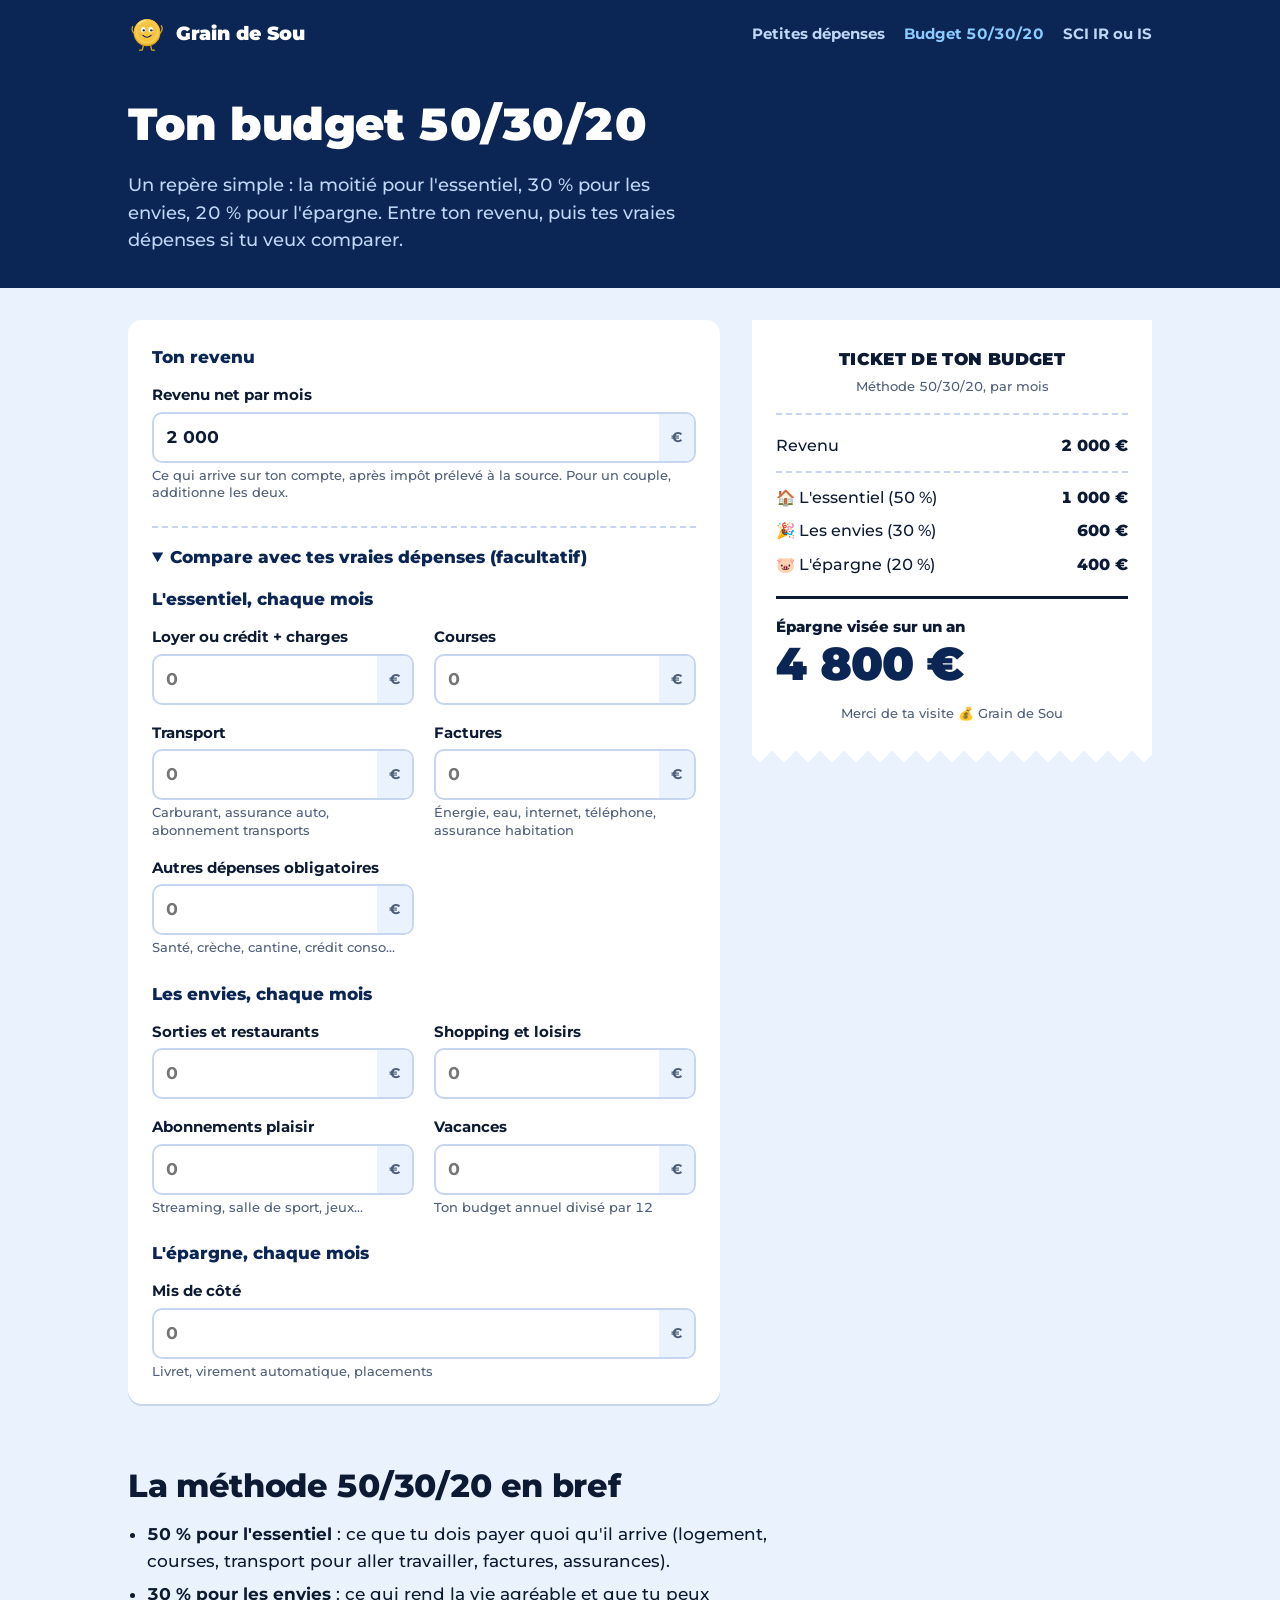
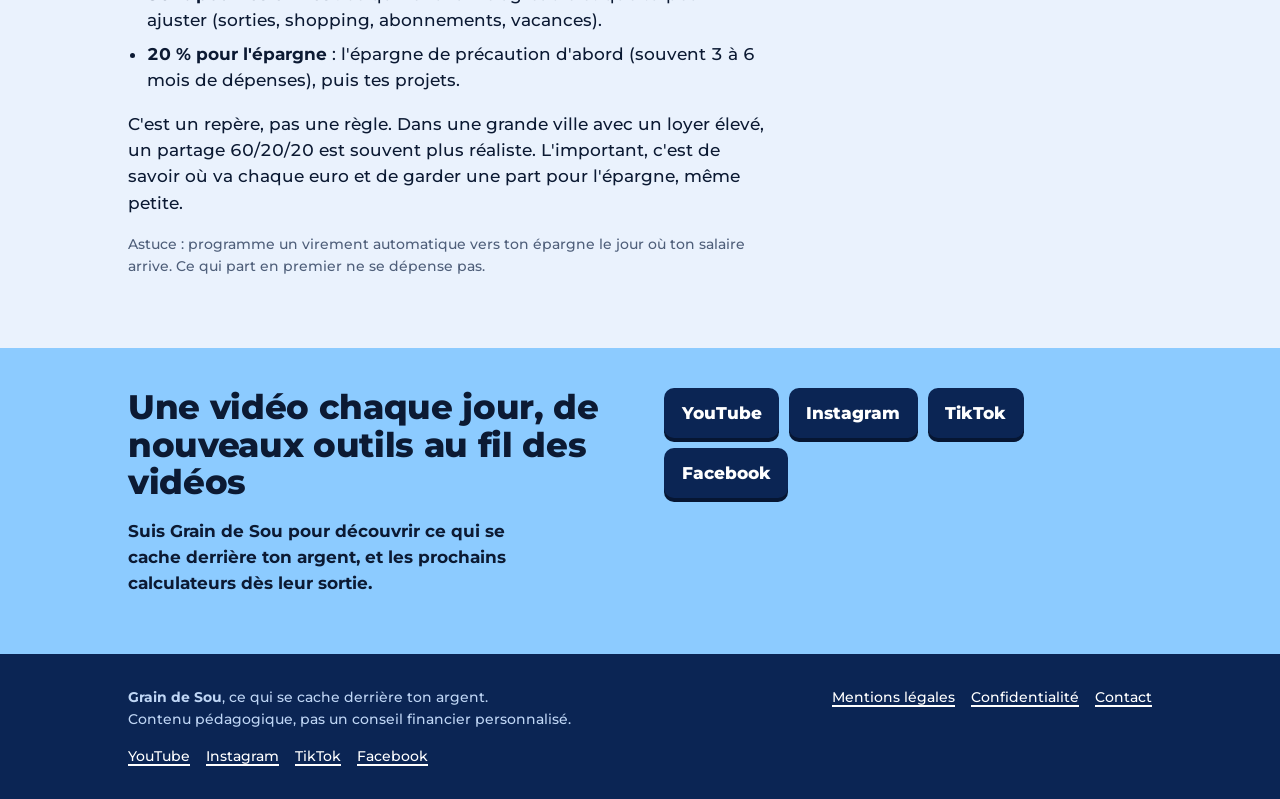
==== budget/index.html @ 4efa2959 "Site de Grain de Sou : 3 calculateurs, version anonyme, palette bleue Co-Authored-By: Claude Opus 5." ====
<!DOCTYPE html>
<html lang="fr">
<head>
<meta charset="utf-8">
<meta name="viewport" content="width=device-width, initial-scale=1">
<title>Ton budget 50/30/20 | Grain de Sou</title>
<meta name="description" content="Calcule ton budget avec la méthode 50/30/20 : la part de ton salaire pour l'essentiel, les envies et l'épargne, puis compare avec tes vraies dépenses.">
<link rel="canonical" href="https://graindesou.studiominute.fr/budget/">
<meta property="og:type" content="website">
<meta property="og:locale" content="fr_FR">
<meta property="og:site_name" content="Grain de Sou">
<meta property="og:title" content="Ton budget 50/30/20 | Grain de Sou">
<meta property="og:description" content="Calcule ton budget avec la méthode 50/30/20 : la part de ton salaire pour l'essentiel, les envies et l'épargne, puis compare avec tes vraies dépenses.">
<meta property="og:url" content="https://graindesou.studiominute.fr/budget/">
<meta name="theme-color" content="#0B3D2E">
<link rel="icon" href="../assets/sou.svg" type="image/svg+xml">
<link rel="preload" href="../assets/fonts/montserrat-latin-900-normal.woff2" as="font" type="font/woff2" crossorigin>
<link rel="stylesheet" href="../assets/style.css">
</head>
<body>
<header class="entete">
  <div class="cadre">
    <a class="marque" href="../"><img src="../assets/sou.svg" alt="" width="38" height="38">Grain de Sou</a>
    <nav class="nav" aria-label="Outils">
      <a href="../petites-depenses/">Petites dépenses</a>
      <a href="../budget/" aria-current="page">Budget 50/30/20</a>
      <a href="../sci-ir-ou-is/">SCI IR ou IS</a>
    </nav>
  </div>
</header>
<main>
<section class="outil-haut"><div class="cadre">
  <h1>Ton budget 50/30/20</h1>
  <p>Un repère simple : la moitié pour l'essentiel, 30 % pour les envies, 20 % pour l'épargne. Entre ton revenu, puis tes vraies dépenses si tu veux comparer.</p>
</div></section>
<div class="cadre atelier">
  <form class="saisie" id="form-budget">
    <fieldset>
      <legend>Ton revenu</legend>
      <div class="champs">
        <div class="champ"><label for="revenu">Revenu net par mois</label><div class="unite"><input id="revenu" inputmode="decimal" value="2 000"><span>€</span></div>
          <span class="aide">Ce qui arrive sur ton compte, après impôt prélevé à la source. Pour un couple, additionne les deux.</span></div>
      </div>
    </fieldset>
    <details class="plus" open>
      <summary>Compare avec tes vraies dépenses (facultatif)</summary>
      <fieldset>
        <legend>L'essentiel, chaque mois</legend>
        <div class="champs">
          <div class="champ"><label for="logement">Loyer ou crédit + charges</label><div class="unite"><input id="logement" inputmode="decimal" placeholder="0"><span>€</span></div></div>
          <div class="champ"><label for="courses">Courses</label><div class="unite"><input id="courses" inputmode="decimal" placeholder="0"><span>€</span></div></div>
          <div class="champ"><label for="transport">Transport</label><div class="unite"><input id="transport" inputmode="decimal" placeholder="0"><span>€</span></div><span class=aide>Carburant, assurance auto, abonnement transports</span></div>
          <div class="champ"><label for="factures">Factures</label><div class="unite"><input id="factures" inputmode="decimal" placeholder="0"><span>€</span></div><span class=aide>Énergie, eau, internet, téléphone, assurance habitation</span></div>
          <div class="champ"><label for="autres-besoins">Autres dépenses obligatoires</label><div class="unite"><input id="autres-besoins" inputmode="decimal" placeholder="0"><span>€</span></div><span class=aide>Santé, crèche, cantine, crédit conso…</span></div>
        </div>
      </fieldset>
      <fieldset>
        <legend>Les envies, chaque mois</legend>
        <div class="champs">
          <div class="champ"><label for="sorties">Sorties et restaurants</label><div class="unite"><input id="sorties" inputmode="decimal" placeholder="0"><span>€</span></div></div>
          <div class="champ"><label for="shopping">Shopping et loisirs</label><div class="unite"><input id="shopping" inputmode="decimal" placeholder="0"><span>€</span></div></div>
          <div class="champ"><label for="abonnements">Abonnements plaisir</label><div class="unite"><input id="abonnements" inputmode="decimal" placeholder="0"><span>€</span></div><span class=aide>Streaming, salle de sport, jeux…</span></div>
          <div class="champ"><label for="vacances">Vacances</label><div class="unite"><input id="vacances" inputmode="decimal" placeholder="0"><span>€</span></div><span class=aide>Ton budget annuel divisé par 12</span></div>
        </div>
      </fieldset>
      <fieldset>
        <legend>L'épargne, chaque mois</legend>
        <div class="champs"><div class="champ"><label for="epargne">Mis de côté</label><div class="unite"><input id="epargne" inputmode="decimal" placeholder="0"><span>€</span></div><span class=aide>Livret, virement automatique, placements</span></div></div>
      </fieldset>
    </details>
  </form>

  <aside class="ticket" aria-live="polite" aria-label="Résultat">
    <div class="ticket-tete"><strong>TICKET DE TON BUDGET</strong><span>Méthode 50/30/20, par mois</span></div>
    <div class="ligne"><span>Revenu</span><b id="t-revenu"></b></div>
    <div class="ligne sep"><span>🏠 L'essentiel (50 %)</span><b id="t-besoins"></b></div>
    <div class="ligne"><span>🎉 Les envies (30 %)</span><b id="t-envies"></b></div>
    <div class="ligne"><span>🐷 L'épargne (20 %)</span><b id="t-epargne"></b></div>
    <div class="total"><span class="etiquette">Épargne visée sur un an</span><span class="montant" id="t-epargne-an"></span></div>
    <div id="comparaison" hidden>
      <div class="barres" aria-label="Tes vraies dépenses comparées aux repères (trait noir)">
        <div class="barre"><div class="haut"><span>L'essentiel</span><span id="r-besoins"></span></div><div class="piste"><div class="rempli" id="b-besoins"></div><div class="repere"></div></div></div>
        <div class="barre"><div class="haut"><span>Les envies</span><span id="r-envies"></span></div><div class="piste"><div class="rempli or" id="b-envies"></div><div class="repere"></div></div></div>
        <div class="barre"><div class="haut"><span>L'épargne</span><span id="r-epargne"></span></div><div class="piste"><div class="rempli" id="b-epargne"></div><div class="repere"></div></div></div>
      </div>
      <p class="petit">Le trait noir marque le repère 50/30/20.</p>
      <div class="total"><span class="etiquette" id="t-reste-etiquette"></span><span class="montant" id="t-reste"></span></div>
      <ul class="phrase" id="conseils"></ul>
    </div>
    <p class="pied">Merci de ta visite 💰 Grain de Sou</p>
  </aside>
</div>
<section class="cadre explications"><div class="lecture">
  <h2>La méthode 50/30/20 en bref</h2>
  <ul>
    <li><strong>50 % pour l'essentiel</strong> : ce que tu dois payer quoi qu'il arrive (logement, courses, transport pour aller travailler, factures, assurances).</li>
    <li><strong>30 % pour les envies</strong> : ce qui rend la vie agréable et que tu peux ajuster (sorties, shopping, abonnements, vacances).</li>
    <li><strong>20 % pour l'épargne</strong> : l'épargne de précaution d'abord (souvent 3 à 6 mois de dépenses), puis tes projets.</li>
  </ul>
  <p>C'est un repère, pas une règle. Dans une grande ville avec un loyer élevé, un partage 60/20/20 est souvent plus réaliste. L'important, c'est de savoir où va chaque euro et de garder une part pour l'épargne, même petite.</p>
  <p class="petit">Astuce : programme un virement automatique vers ton épargne le jour où ton salaire arrive. Ce qui part en premier ne se dépense pas.</p>
</div></section>
<section class="inscription" aria-labelledby="titre-suivre">
  <div class="cadre">
    <div>
      <h2 id="titre-suivre">Une vidéo chaque jour, de nouveaux outils au fil des vidéos</h2>
      <p class="promesse">Suis Grain de Sou pour découvrir ce qui se cache derrière ton argent, et les prochains calculateurs dès leur sortie.</p>
    </div>
    <nav class="liens-reseaux" aria-label="Grain de Sou sur les réseaux"><a href="https://www.youtube.com/@graindesou" rel="noopener">YouTube</a><a href="https://www.instagram.com/graindesou" rel="noopener">Instagram</a><a href="https://www.tiktok.com/@graindesou" rel="noopener">TikTok</a><a href="https://www.facebook.com/profile.php?id=1434997603028314" rel="noopener">Facebook</a></nav>
  </div>
</section>
</main>
<footer class="pied-page">
  <div class="cadre">
    <div>
      <p><strong>Grain de Sou</strong>, ce qui se cache derrière ton argent.<br>Contenu pédagogique, pas un conseil financier personnalisé.</p>
      <nav aria-label="Réseaux"><a href="https://www.youtube.com/@graindesou" rel="noopener">YouTube</a> <a href="https://www.instagram.com/graindesou" rel="noopener">Instagram</a> <a href="https://www.tiktok.com/@graindesou" rel="noopener">TikTok</a> <a href="https://www.facebook.com/profile.php?id=1434997603028314" rel="noopener">Facebook</a></nav>
    </div>
    <nav aria-label="Informations">
      <a href="../mentions-legales/">Mentions légales</a>
      <a href="../confidentialite/">Confidentialité</a>
      <a href="mailto:graindesou@studiominute.fr">Contact</a>
    </nav>
  </div>
</footer>
<script src="../assets/commun.js"></script>
<script src="../assets/budget.js"></script>
</body>
</html>
---- assets/style.css ----
/* Grain de Sou – feuille de style commune */

@font-face { font-family: "Montserrat"; font-weight: 500; font-display: swap; src: url("fonts/montserrat-latin-500-normal.woff2") format("woff2"); }
@font-face { font-family: "Montserrat"; font-weight: 700; font-display: swap; src: url("fonts/montserrat-latin-700-normal.woff2") format("woff2"); }
@font-face { font-family: "Montserrat"; font-weight: 800; font-display: swap; src: url("fonts/montserrat-latin-800-normal.woff2") format("woff2"); }
@font-face { font-family: "Montserrat"; font-weight: 900; font-display: swap; src: url("fonts/montserrat-latin-900-normal.woff2") format("woff2"); }

:root {
  /* Palette « tout en bleus » (choix du 16/11/2026) ; les noms historiques sont gardés */
  --vert: #0B2554;          /* bleu marine : en-têtes, titres de chiffres */
  --vert-2: #173C80;        /* bleu roi */
  --or: #8CCBFF;            /* bleu ciel : accent, bande du bas */
  --or-fonce: #1F63D1;
  --sauge: #EAF2FD;         /* fond de page */
  --papier: #FFFFFF;        /* ticket */
  --encre: #0C1A33;
  --gris: #4F5F7A;
  --trait: #C6D6EE;
  --rouge: #B3361F;
  --vert-vif: #1F63D1;      /* montants positifs */
  --sur-fonce: #BFD6F5;
  --ombre-bouton: #061633;
  --rang-pair: #F4F8FE;
  --choix-actif: #DCEBFF;
  --avert-fond: #E3F1FF;
  --texte-bande: var(--encre);
  --mesure: 40rem;
  --rayon: 14px;
}

* { box-sizing: border-box; }
html { -webkit-text-size-adjust: 100%; }
body {
  margin: 0;
  font-family: "Montserrat", system-ui, sans-serif;
  font-weight: 500;
  font-size: 1.0625rem;
  line-height: 1.55;
  color: var(--encre);
  background: var(--sauge);
  font-variant-numeric: tabular-nums;
}
img, svg { display: block; max-width: 100%; }
a { color: var(--vert); text-decoration-thickness: 2px; text-underline-offset: 3px; }
a:hover { color: var(--vert-2); }
:focus-visible { outline: 3px solid var(--or); outline-offset: 3px; border-radius: 4px; }

h1, h2, h3 { line-height: 1.12; margin: 0 0 .5em; letter-spacing: -0.01em; }
h1 { font-weight: 900; font-size: clamp(2rem, 7vw, 3.4rem); }
h2 { font-weight: 800; font-size: clamp(1.45rem, 4.2vw, 2rem); }
h3 { font-weight: 800; font-size: 1.15rem; }
p { margin: 0 0 1em; }
.petit { font-size: .9rem; color: var(--gris); }

.cadre { width: min(100% - 2.5rem, 64rem); margin-inline: auto; }
.lecture { max-width: var(--mesure); }

/* ---------- En-tête ---------- */
.entete { background: var(--vert); color: #fff; }
.entete .cadre { display: flex; align-items: center; justify-content: space-between; gap: 1rem; padding: .9rem 0; }
.marque { display: flex; align-items: center; gap: .6rem; color: #fff; text-decoration: none; font-weight: 900; font-size: 1.2rem; }
.marque:hover { color: var(--or); }
.marque svg { width: 38px; height: 38px; }
.nav { display: flex; gap: 1.2rem; flex-wrap: wrap; }
.nav a { color: var(--sur-fonce); text-decoration: none; font-weight: 700; font-size: .95rem; }
.nav a:hover, .nav a[aria-current="page"] { color: var(--or); }
@media (max-width: 640px) { .nav { display: none; } }

/* ---------- Accueil ---------- */
.accueil-haut { background: var(--vert); color: #fff; padding: 2.5rem 0 4.5rem; overflow: hidden; }
.accueil-haut .cadre { display: grid; grid-template-columns: 1.4fr 1fr; align-items: center; gap: 2rem; }
.accueil-haut h1 { color: #fff; max-width: 14ch; }
.accueil-haut h1 span { color: var(--or); display: block; }
.accueil-haut p { color: var(--sur-fonce); font-size: 1.15rem; max-width: 34ch; }
.sou-geant { width: min(100%, 300px); justify-self: center; transform: rotate(-8deg); }
@media (prefers-reduced-motion: no-preference) {
  .sou-geant { animation: rebond 3.2s ease-in-out infinite; }
  @keyframes rebond { 0%,100% { transform: rotate(-8deg) translateY(0); } 50% { transform: rotate(-4deg) translateY(-10px); } }
}
@media (max-width: 700px) {
  .accueil-haut .cadre { grid-template-columns: 1fr; }
  .sou-geant { width: 150px; order: -1; justify-self: start; }
}

.outils { margin-top: -2.5rem; display: grid; gap: 1rem; }
.outil-ligne {
  display: grid; grid-template-columns: 1fr auto; gap: 1rem 2rem; align-items: center;
  background: var(--papier); border-radius: var(--rayon); padding: 1.4rem 1.6rem;
  text-decoration: none; color: var(--encre); border: 2px solid transparent;
  box-shadow: 0 2px 0 var(--trait);
}
.outil-ligne:hover { border-color: var(--or); color: var(--encre); }
.outil-ligne h2 { font-size: 1.35rem; margin-bottom: .25rem; }
.outil-ligne p { margin: 0; color: var(--gris); }
.outil-ligne .apercu {
  font-weight: 800; background: var(--sauge); border-radius: 10px; padding: .7rem 1rem; text-align: right; min-width: 13rem; line-height: 1.3;
}
.apercu small { display: block; font-weight: 600; color: var(--gris); font-size: .8rem; }
.apercu b { font-size: 1.3rem; font-weight: 900; color: var(--vert); }
.outil-ligne .ouvrir { grid-column: 1 / -1; font-weight: 800; color: var(--vert); }
@media (max-width: 640px) { .outil-ligne { grid-template-columns: 1fr; } .outil-ligne .apercu { text-align: left; min-width: 0; } }

/* ---------- Pages outil ---------- */
.outil-haut { background: var(--vert); color: #fff; padding: 2rem 0 2.2rem; }
.outil-haut h1 { color: #fff; font-size: clamp(1.8rem, 6vw, 2.8rem); max-width: 20ch; }
.outil-haut p { color: var(--sur-fonce); max-width: 46ch; margin: 0; font-size: 1.1rem; }

.atelier { display: grid; grid-template-columns: minmax(0, 1fr) minmax(0, 25rem); gap: 2rem; align-items: start; padding: 2rem 0 1rem; }
@media (max-width: 860px) { .atelier { grid-template-columns: 1fr; } }

.saisie { background: #fff; border-radius: var(--rayon); padding: 1.5rem; box-shadow: 0 2px 0 var(--trait); }
.saisie fieldset { border: 0; padding: 0; margin: 0 0 1.5rem; }
.saisie fieldset:last-child { margin-bottom: 0; }
.saisie legend { font-weight: 800; font-size: 1.05rem; padding: 0; margin-bottom: .8rem; color: var(--vert); }
.champs { display: grid; grid-template-columns: repeat(auto-fit, minmax(13rem, 1fr)); gap: 1rem 1.2rem; }
.champ label, .champ .titre { display: block; font-weight: 700; font-size: .95rem; margin-bottom: .3rem; }
.champ .aide { display: block; font-size: .82rem; color: var(--gris); margin-top: .25rem; line-height: 1.35; }
.unite { display: flex; align-items: stretch; border: 2px solid var(--trait); border-radius: 10px; background: #fff; overflow: hidden; }
.unite:focus-within { border-color: var(--vert); }
.unite input, .unite select { flex: 1; min-width: 0; border: 0; padding: .65rem .75rem; font: inherit; font-weight: 700; color: var(--encre); background: transparent; }
.unite input:focus, .unite select:focus { outline: none; }
.unite span { display: grid; place-items: center; padding: 0 .75rem; background: var(--sauge); color: var(--gris); font-weight: 700; font-size: .9rem; }
select.seul, input.seul { width: 100%; border: 2px solid var(--trait); border-radius: 10px; padding: .65rem .75rem; font: inherit; font-weight: 700; color: var(--encre); background: #fff; }
select.seul:focus, input.seul:focus { outline: none; border-color: var(--vert); }

.raccourcis { display: flex; flex-wrap: wrap; gap: .5rem; margin-bottom: 1.2rem; }
.raccourcis button {
  font: inherit; font-size: .9rem; font-weight: 700; border: 2px solid var(--trait); background: var(--sauge);
  color: var(--encre); border-radius: 999px; padding: .4rem .85rem; cursor: pointer;
}
.raccourcis button:hover { border-color: var(--or); }
.raccourcis button[aria-pressed="true"] { background: var(--or); border-color: var(--or); }

.choix { display: flex; flex-wrap: wrap; gap: .5rem; }
.choix label { display: inline-flex; align-items: center; gap: .4rem; border: 2px solid var(--trait); border-radius: 10px; padding: .45rem .75rem; font-weight: 700; font-size: .92rem; cursor: pointer; }
.choix input { accent-color: var(--vert); }
.choix label:has(input:checked) { border-color: var(--vert); background: var(--choix-actif); }
.case { display: flex; gap: .6rem; align-items: flex-start; font-weight: 700; font-size: .95rem; cursor: pointer; }
.case input { margin-top: .25rem; accent-color: var(--vert); width: 1.1rem; height: 1.1rem; flex: none; }

details.plus { border-top: 2px dashed var(--trait); padding-top: 1rem; }
details.plus summary { cursor: pointer; font-weight: 800; color: var(--vert); }
details.plus[open] summary { margin-bottom: 1rem; }

/* ---------- Le ticket (résultat) ---------- */
.ticket {
  position: sticky; top: 1rem;
  background: var(--papier); color: var(--encre);
  padding: 1.6rem 1.5rem 2.4rem;
  --dent: 12px;
  -webkit-mask: conic-gradient(from -45deg at bottom, #0000, #000 1deg 89deg, #0000 90deg) bottom / calc(2 * var(--dent)) var(--dent) repeat-x, linear-gradient(#000 0 0) top / 100% calc(100% - var(--dent)) no-repeat;
          mask: conic-gradient(from -45deg at bottom, #0000, #000 1deg 89deg, #0000 90deg) bottom / calc(2 * var(--dent)) var(--dent) repeat-x, linear-gradient(#000 0 0) top / 100% calc(100% - var(--dent)) no-repeat;
  filter: drop-shadow(0 3px 0 rgba(0,0,0,.10));
}
@media (max-width: 860px) { .ticket { position: static; } }
.ticket-tete { text-align: center; border-bottom: 2px dashed var(--trait); padding-bottom: .9rem; margin-bottom: .9rem; }
.ticket-tete strong { display: block; font-weight: 900; font-size: 1.05rem; letter-spacing: .02em; }
.ticket-tete span { font-size: .82rem; color: var(--gris); }
.ligne { display: flex; justify-content: space-between; gap: 1rem; padding: .3rem 0; font-size: .97rem; }
.ligne b { font-weight: 800; white-space: nowrap; }
.ligne.sep { border-top: 2px dashed var(--trait); margin-top: .5rem; padding-top: .8rem; }
.total { border-top: 3px solid var(--encre); margin-top: .9rem; padding-top: .9rem; }
.total .etiquette { font-weight: 800; font-size: .95rem; }
.total .montant { display: block; font-weight: 900; font-size: clamp(2.2rem, 8vw, 2.9rem); line-height: 1.05; color: var(--vert); letter-spacing: -0.02em; }
.total .montant.rouge { color: var(--rouge); }
.ticket .phrase { margin: 1rem 0 0; font-weight: 700; font-size: .98rem; }
.ticket .pied { margin: 1rem 0 0; font-size: .8rem; color: var(--gris); text-align: center; }
.positif { color: var(--vert-vif); }
.negatif { color: var(--rouge); }

/* Barres (budget, SCI) */
.barres { display: grid; gap: .8rem; margin-top: 1rem; }
.barre .haut { display: flex; justify-content: space-between; font-weight: 700; font-size: .9rem; margin-bottom: .25rem; }
.barre .piste { height: 14px; background: var(--sauge); border-radius: 99px; position: relative; overflow: hidden; }
.barre .rempli { height: 100%; border-radius: 99px; background: var(--vert); transition: width .35s ease; }
.barre .rempli.or { background: var(--or); }
.barre .rempli.rouge { background: var(--rouge); }
.barre .repere { position: absolute; top: -3px; bottom: -3px; width: 3px; background: var(--encre); }
@media (prefers-reduced-motion: reduce) { .barre .rempli { transition: none; } }

/* ---------- Explications ---------- */
.explications { padding: 1.5rem 0 1rem; }
.explications h2 { margin-top: 1.5rem; }
.explications ul { padding-left: 1.2rem; }
.explications li { margin-bottom: .45rem; }
.tableau-defile { overflow-x: auto; background: #fff; border-radius: var(--rayon); box-shadow: 0 2px 0 var(--trait); }
table { border-collapse: collapse; width: 100%; font-size: .9rem; }
th, td { padding: .55rem .75rem; text-align: right; white-space: nowrap; border-bottom: 1px solid var(--sauge); }
th:first-child, td:first-child { text-align: left; }
thead th { background: var(--vert); color: #fff; font-weight: 700; white-space: normal; vertical-align: bottom; line-height: 1.25; min-width: 7rem; }
thead th:first-child { min-width: 0; }
tbody tr:nth-child(even) { background: var(--rang-pair); }
tfoot td { font-weight: 900; border-top: 2px solid var(--encre); }

.avertissement { background: var(--avert-fond); border-left: 5px solid var(--or); padding: 1rem 1.2rem; border-radius: 0 10px 10px 0; font-size: .95rem; }
.avertissement p:last-child { margin-bottom: 0; }

/* ---------- Inscription ---------- */
.inscription { background: var(--or); color: var(--texte-bande); padding: 2.5rem 0; margin-top: 2.5rem; }
.inscription .cadre { display: grid; grid-template-columns: 1fr 1fr; gap: 1.5rem 3rem; align-items: start; }
@media (max-width: 760px) { .inscription .cadre { grid-template-columns: 1fr; } }
.inscription h2 { font-size: clamp(1.5rem, 5vw, 2.1rem); }
.inscription .promesse { font-weight: 600; max-width: 36ch; }
.form-inscription { display: grid; gap: .8rem; }
.form-inscription .rangee { display: flex; gap: .5rem; flex-wrap: wrap; }
.form-inscription input[type="email"] { flex: 1 1 14rem; min-width: 0; border: 3px solid var(--encre); border-radius: 10px; padding: .75rem .9rem; font: inherit; font-weight: 700; background: #fff; }
.form-inscription input[type="email"]:focus { outline: 3px solid var(--vert); outline-offset: 2px; }
.bouton {
  font: inherit; font-weight: 900; background: var(--vert); color: #fff; border: 0; border-radius: 10px;
  padding: .85rem 1.3rem; cursor: pointer; box-shadow: 0 4px 0 var(--ombre-bouton);
}
.bouton:hover { background: var(--vert-2); }
.bouton:active { transform: translateY(2px); box-shadow: 0 2px 0 var(--ombre-bouton); }
.bouton[disabled] { opacity: .6; cursor: wait; }
.form-inscription .case { font-weight: 600; font-size: .88rem; }
.form-inscription .case input { accent-color: var(--vert); }
.message-form { font-weight: 800; min-height: 1.5em; margin: 0; }
.message-form.erreur { color: var(--rouge); }
.cache-robot { position: absolute; left: -9999px; width: 1px; height: 1px; overflow: hidden; }

/* ---------- Pied de page ---------- */
.pied-page { background: var(--vert); color: var(--sur-fonce); padding: 2rem 0; font-size: .9rem; }
.pied-page .cadre { display: flex; flex-wrap: wrap; justify-content: space-between; gap: 1rem; }
.pied-page a { color: #fff; }
.pied-page nav { display: flex; flex-wrap: wrap; gap: 1rem; }

/* ---------- Pages de texte ---------- */
.texte { background: #fff; border-radius: var(--rayon); padding: 2rem 1.6rem; margin: 2rem auto; box-shadow: 0 2px 0 var(--trait); }
.texte h1 { font-size: clamp(1.8rem, 5vw, 2.4rem); }
.texte h2 { font-size: 1.3rem; margin-top: 1.8rem; }
.a-completer { background: #FFE58F; padding: 0 .3em; border-radius: 4px; font-weight: 700; }

.visually-hidden { position: absolute !important; width: 1px; height: 1px; overflow: hidden; clip: rect(0 0 0 0); white-space: nowrap; }

/* Résumé collant sur téléphone : le résultat reste visible pendant la saisie */
.resume-mobile { display: none; }
@media (max-width: 860px) {
  .resume-mobile {
    display: flex; position: fixed; left: .75rem; right: .75rem; bottom: .75rem; z-index: 10;
    align-items: center; justify-content: space-between; gap: .8rem;
    background: var(--vert); color: #fff; border-radius: 12px; padding: .7rem 1rem;
    text-decoration: none; font-weight: 700; font-size: .92rem; box-shadow: 0 6px 18px rgba(11,61,46,.35);
  }
  .resume-mobile b { color: var(--or); font-weight: 900; font-size: 1.1rem; white-space: nowrap; }
  .resume-mobile[hidden] { display: none; }
}
@media (max-width: 860px) { body:has(.ticket) { padding-bottom: 4.5rem; } }

/* Bande « Suis Grain de Sou » (tant que l'inscription est fermée) */
.liens-reseaux { display: flex; flex-wrap: wrap; gap: .6rem; }
.liens-reseaux a { font-weight: 800; text-decoration: none; background: var(--vert); color: #fff; border-radius: 10px; padding: .75rem 1.1rem; box-shadow: 0 4px 0 var(--ombre-bouton); }
.liens-reseaux a:hover { background: var(--vert-2); color: #fff; }
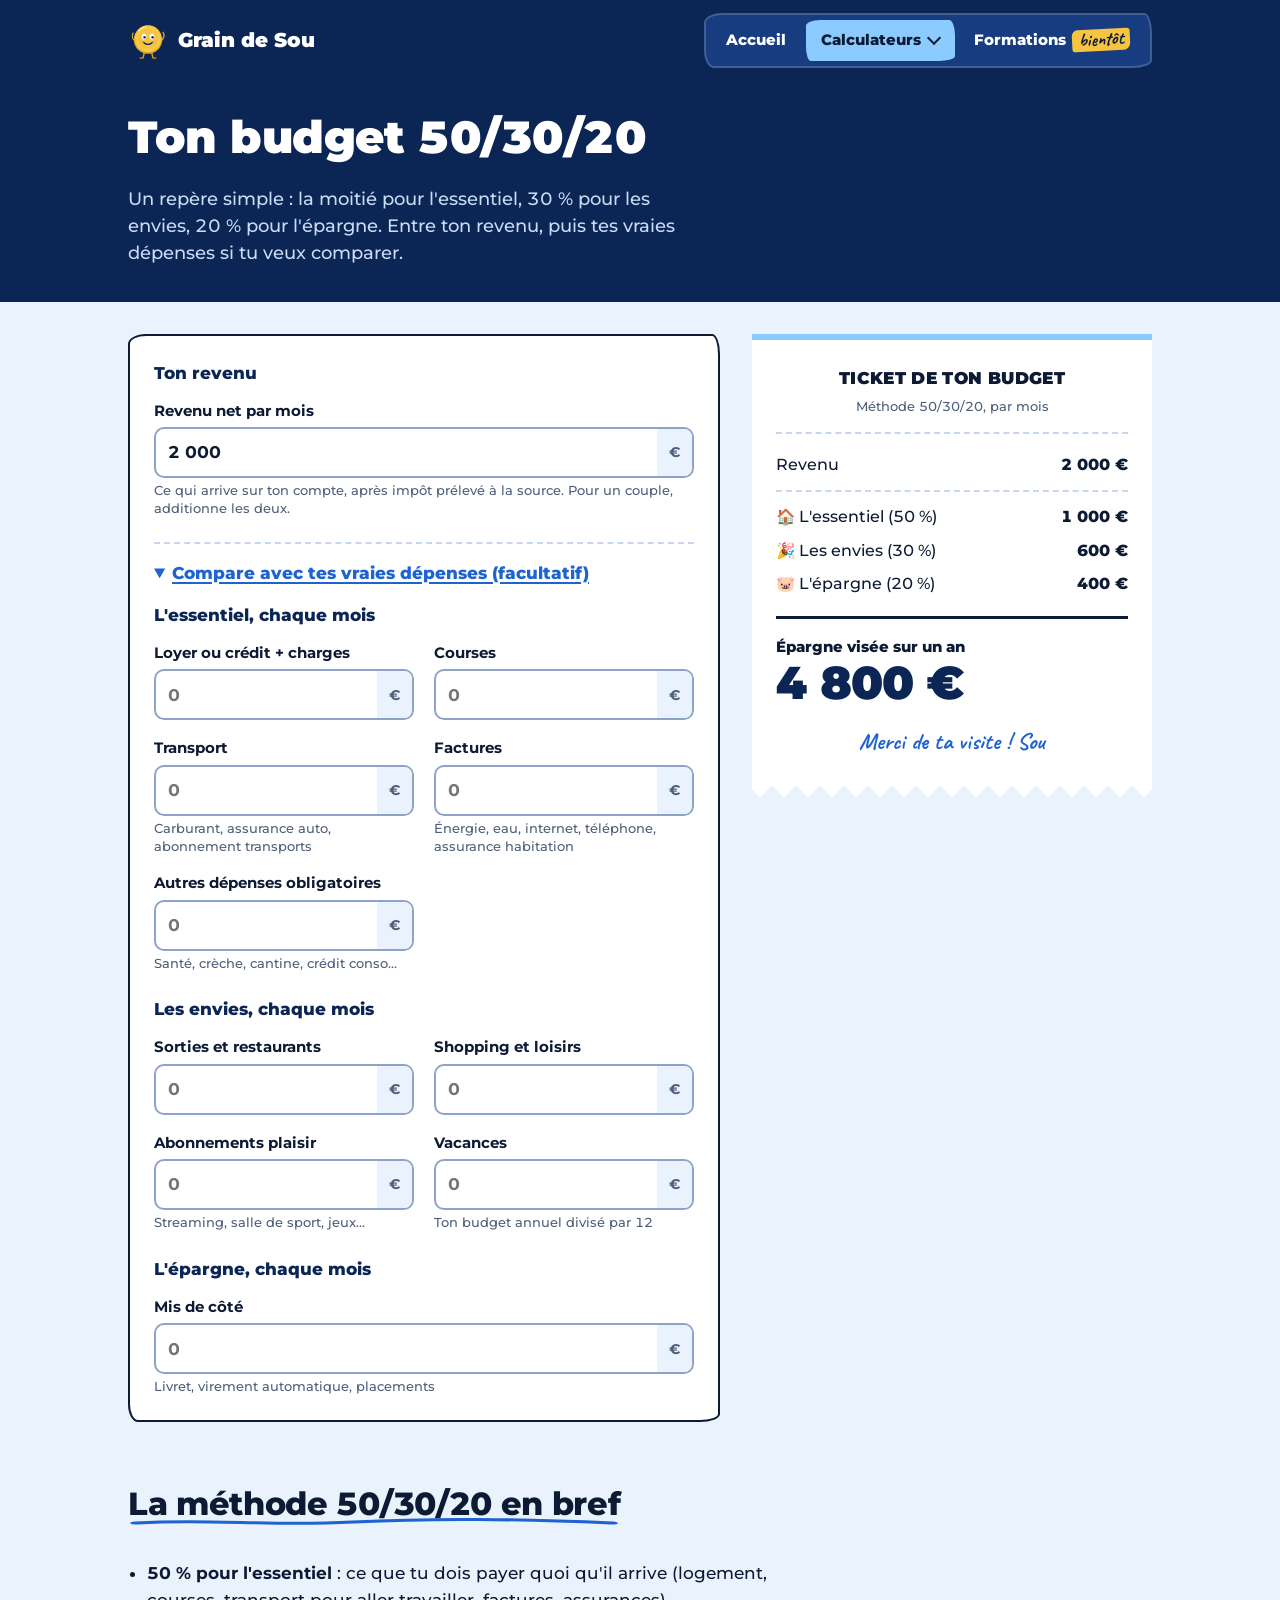
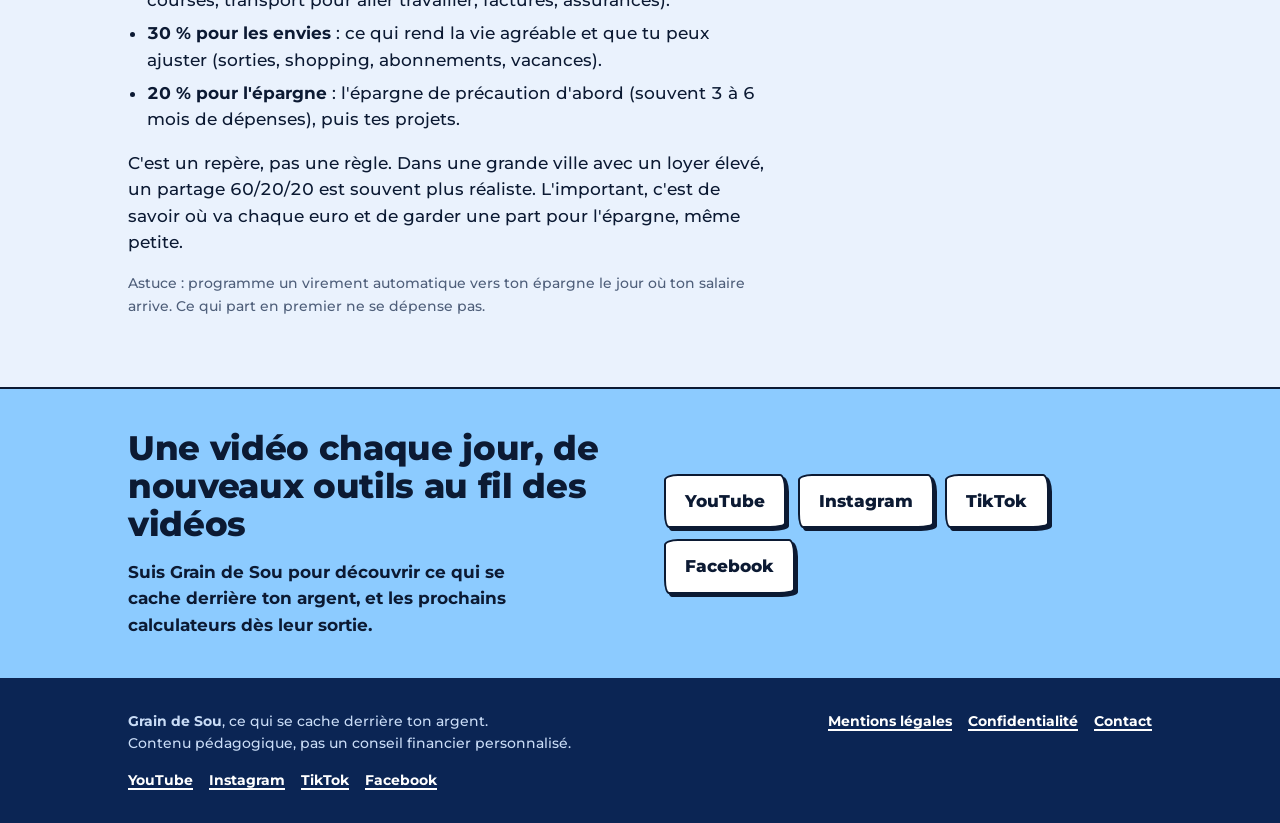
==== commit 3d153e66: "Menu encadré (Accueil, Calculateurs en liste déroulante, Formations), style fait main, boutons visib" ====
--- a/budget/index.html
+++ b/budget/index.html
@@ -12,19 +12,28 @@
 <meta property="og:title" content="Ton budget 50/30/20 | Grain de Sou">
 <meta property="og:description" content="Calcule ton budget avec la méthode 50/30/20 : la part de ton salaire pour l'essentiel, les envies et l'épargne, puis compare avec tes vraies dépenses.">
 <meta property="og:url" content="https://graindesou.studiominute.fr/budget/">
-<meta name="theme-color" content="#0B3D2E">
+<meta name="theme-color" content="#0B2554">
 <link rel="icon" href="../assets/sou.svg" type="image/svg+xml">
 <link rel="preload" href="../assets/fonts/montserrat-latin-900-normal.woff2" as="font" type="font/woff2" crossorigin>
+<link rel="preload" href="../assets/fonts/caveat-latin-700-normal.woff2" as="font" type="font/woff2" crossorigin>
 <link rel="stylesheet" href="../assets/style.css">
 </head>
 <body>
 <header class="entete">
-  <div class="cadre">
-    <a class="marque" href="../"><img src="../assets/sou.svg" alt="" width="38" height="38">Grain de Sou</a>
-    <nav class="nav" aria-label="Outils">
-      <a href="../petites-depenses/">Petites dépenses</a>
-      <a href="../budget/" aria-current="page">Budget 50/30/20</a>
-      <a href="../sci-ir-ou-is/">SCI IR ou IS</a>
+  <div class="cadre barre">
+    <a class="marque" href="../"><img src="../assets/sou.svg" alt="" width="40" height="40">Grain de Sou</a>
+    <button class="menu-bouton" type="button" aria-expanded="false" aria-controls="menu">Menu</button>
+    <nav class="menu" id="menu" aria-label="Menu principal">
+      <a class="onglet" href="../">Accueil</a>
+      <details class="deroulant">
+        <summary class="onglet actif">Calculateurs</summary>
+        <ul>
+          <li><a href="../petites-depenses/"><strong>Petites dépenses</strong><span>Le vrai prix d'une dépense qui revient</span></a></li>
+          <li><a href="../budget/" aria-current="page"><strong>Budget 50/30/20</strong><span>La part de ton salaire pour chaque poste</span></a></li>
+          <li><a href="../sci-ir-ou-is/"><strong>SCI à l'IR ou à l'IS</strong><span>Les impôts des deux options, revente comprise</span></a></li>
+        </ul>
+      </details>
+      <a class="onglet" href="../formations/">Formations <span class="badge">bientôt</span></a>
     </nav>
   </div>
 </header>
@@ -87,7 +96,7 @@
       <div class="total"><span class="etiquette" id="t-reste-etiquette"></span><span class="montant" id="t-reste"></span></div>
       <ul class="phrase" id="conseils"></ul>
     </div>
-    <p class="pied">Merci de ta visite 💰 Grain de Sou</p>
+    <p class="pied main">Merci de ta visite ! Sou</p>
   </aside>
 </div>
 <section class="cadre explications"><div class="lecture">
@@ -106,7 +115,7 @@
       <h2 id="titre-suivre">Une vidéo chaque jour, de nouveaux outils au fil des vidéos</h2>
       <p class="promesse">Suis Grain de Sou pour découvrir ce qui se cache derrière ton argent, et les prochains calculateurs dès leur sortie.</p>
     </div>
-    <nav class="liens-reseaux" aria-label="Grain de Sou sur les réseaux"><a href="https://www.youtube.com/@graindesou" rel="noopener">YouTube</a><a href="https://www.instagram.com/graindesou" rel="noopener">Instagram</a><a href="https://www.tiktok.com/@graindesou" rel="noopener">TikTok</a><a href="https://www.facebook.com/profile.php?id=1434997603028314" rel="noopener">Facebook</a></nav>
+    <nav class="liens-reseaux" aria-label="Grain de Sou sur les réseaux"><a class="bouton secondaire" href="https://www.youtube.com/@graindesou" rel="noopener">YouTube</a><a class="bouton secondaire" href="https://www.instagram.com/graindesou" rel="noopener">Instagram</a><a class="bouton secondaire" href="https://www.tiktok.com/@graindesou" rel="noopener">TikTok</a><a class="bouton secondaire" href="https://www.facebook.com/profile.php?id=1434997603028314" rel="noopener">Facebook</a></nav>
   </div>
 </section>
 </main>
--- a/assets/style.css
+++ b/assets/style.css
@@ -1,31 +1,36 @@
-/* Grain de Sou – feuille de style commune */
+/* Grain de Sou – feuille de style commune (palette « tout en bleus », style « fait main ») */
 
 @font-face { font-family: "Montserrat"; font-weight: 500; font-display: swap; src: url("fonts/montserrat-latin-500-normal.woff2") format("woff2"); }
 @font-face { font-family: "Montserrat"; font-weight: 700; font-display: swap; src: url("fonts/montserrat-latin-700-normal.woff2") format("woff2"); }
 @font-face { font-family: "Montserrat"; font-weight: 800; font-display: swap; src: url("fonts/montserrat-latin-800-normal.woff2") format("woff2"); }
 @font-face { font-family: "Montserrat"; font-weight: 900; font-display: swap; src: url("fonts/montserrat-latin-900-normal.woff2") format("woff2"); }
+@font-face { font-family: "Caveat"; font-weight: 700; font-display: swap; src: url("fonts/caveat-latin-700-normal.woff2") format("woff2"); }
 
 :root {
-  /* Palette « tout en bleus » (choix du 16/11/2026) ; les noms historiques sont gardés */
-  --vert: #0B2554;          /* bleu marine : en-têtes, titres de chiffres */
-  --vert-2: #173C80;        /* bleu roi */
+  /* Les noms historiques (vert, or, sauge) sont gardés : seules les valeurs ont changé le 16/11/2026 */
+  --vert: #0B2554;          /* bleu marine : en-têtes, grands chiffres */
+  --vert-2: #173C80;        /* bleu roi foncé : cadre du menu */
   --or: #8CCBFF;            /* bleu ciel : accent, bande du bas */
-  --or-fonce: #1F63D1;
+  --or-fonce: #1F63D1;      /* bleu vif : boutons */
   --sauge: #EAF2FD;         /* fond de page */
-  --papier: #FFFFFF;        /* ticket */
+  --papier: #FFFFFF;
   --encre: #0C1A33;
   --gris: #4F5F7A;
   --trait: #C6D6EE;
+  --champ: #8DA3C7;         /* contour des champs à remplir */
   --rouge: #B3361F;
-  --vert-vif: #1F63D1;      /* montants positifs */
-  --sur-fonce: #BFD6F5;
-  --ombre-bouton: #061633;
+  --vert-vif: #1F63D1;
+  --piece: #F5C542;         /* or de la pièce Sou, pour les petites touches */
+  --sur-fonce: #C9DCF6;
   --rang-pair: #F4F8FE;
   --choix-actif: #DCEBFF;
   --avert-fond: #E3F1FF;
   --texte-bande: var(--encre);
+  /* Coins irréguliers, comme tracés à la main */
+  --main-levee: 18px 8px 20px 10px / 10px 20px 8px 18px;
+  --main-levee-bouton: 14px 6px 16px 5px / 6px 15px 5px 14px;
   --mesure: 40rem;
-  --rayon: 14px;
+  --main: "Caveat", "Comic Sans MS", cursive;
 }
 
 * { box-sizing: border-box; }
@@ -39,11 +44,14 @@
   color: var(--encre);
   background: var(--sauge);
   font-variant-numeric: tabular-nums;
+  -webkit-font-smoothing: antialiased;
+  -moz-osx-font-smoothing: grayscale;
+  text-rendering: optimizeLegibility;
 }
 img, svg { display: block; max-width: 100%; }
-a { color: var(--vert); text-decoration-thickness: 2px; text-underline-offset: 3px; }
-a:hover { color: var(--vert-2); }
-:focus-visible { outline: 3px solid var(--or); outline-offset: 3px; border-radius: 4px; }
+a { color: var(--or-fonce); text-decoration-thickness: 2px; text-underline-offset: 3px; font-weight: 700; }
+a:hover { color: var(--vert); }
+:focus-visible { outline: 3px solid var(--piece); outline-offset: 3px; border-radius: 6px; }
 
 h1, h2, h3 { line-height: 1.12; margin: 0 0 .5em; letter-spacing: -0.01em; }
 h1 { font-weight: 900; font-size: clamp(2rem, 7vw, 3.4rem); }
@@ -55,91 +63,157 @@
 .cadre { width: min(100% - 2.5rem, 64rem); margin-inline: auto; }
 .lecture { max-width: var(--mesure); }
 
-/* ---------- En-tête ---------- */
-.entete { background: var(--vert); color: #fff; }
-.entete .cadre { display: flex; align-items: center; justify-content: space-between; gap: 1rem; padding: .9rem 0; }
-.marque { display: flex; align-items: center; gap: .6rem; color: #fff; text-decoration: none; font-weight: 900; font-size: 1.2rem; }
+/* Écriture manuscrite, pour les petites notes */
+.note-main { font-family: var(--main); font-weight: 700; font-size: 1.75rem; line-height: 1; color: var(--or); margin: 0; transform: rotate(-4deg); }
+.note-main.clair { display: inline-block; margin-bottom: .6rem; }
+
+/* ---------- Boutons ---------- */
+.bouton {
+  display: inline-block; font: inherit; font-weight: 800; text-decoration: none; cursor: pointer;
+  background: var(--or-fonce); color: #fff; border: 2.5px solid var(--encre);
+  border-radius: var(--main-levee-bouton); padding: .75rem 1.2rem;
+  box-shadow: 3px 3px 0 var(--encre); transition: transform .12s ease, box-shadow .12s ease;
+}
+.bouton:hover { color: #fff; transform: translate(-1px, -1px); box-shadow: 4px 4px 0 var(--encre); }
+.bouton:active { transform: translate(2px, 2px); box-shadow: 1px 1px 0 var(--encre); }
+.bouton.secondaire { background: #fff; color: var(--encre); }
+.bouton[disabled] { opacity: .6; cursor: wait; }
+.petit-bouton { padding: .55rem 1rem; font-size: .95rem; }
+
+/* ---------- En-tête et menu ---------- */
+.entete { background: var(--vert); color: #fff; position: relative; z-index: 20; }
+.barre { display: flex; align-items: center; justify-content: space-between; gap: 1rem; padding: .8rem 0; }
+.marque { display: flex; align-items: center; gap: .6rem; color: #fff; text-decoration: none; font-weight: 900; font-size: 1.25rem; }
 .marque:hover { color: var(--or); }
-.marque svg { width: 38px; height: 38px; }
-.nav { display: flex; gap: 1.2rem; flex-wrap: wrap; }
-.nav a { color: var(--sur-fonce); text-decoration: none; font-weight: 700; font-size: .95rem; }
-.nav a:hover, .nav a[aria-current="page"] { color: var(--or); }
-@media (max-width: 640px) { .nav { display: none; } }
+.marque img { width: 40px; height: 40px; }
+
+.menu {
+  display: flex; align-items: center; gap: .25rem;
+  background: var(--vert-2); border: 2px solid rgba(255,255,255,.18);
+  border-radius: var(--main-levee); padding: .3rem;
+}
+.onglet {
+  display: inline-flex; align-items: center; gap: .4rem; cursor: pointer; list-style: none;
+  color: #fff; text-decoration: none; font-weight: 800; font-size: .95rem;
+  padding: .55rem .95rem; border-radius: var(--main-levee-bouton);
+}
+.onglet::-webkit-details-marker { display: none; }
+.onglet:hover { background: rgba(255,255,255,.14); color: #fff; }
+.onglet[aria-current="page"], .onglet.actif { background: var(--or); color: var(--encre); }
+summary.onglet::after { content: ""; width: .5rem; height: .5rem; border-right: 2.5px solid currentColor; border-bottom: 2.5px solid currentColor; transform: translateY(-2px) rotate(45deg); margin-left: .15rem; }
+details[open] > summary.onglet::after { transform: translateY(2px) rotate(-135deg); }
+.badge { font-family: var(--main); font-size: 1.15rem; line-height: 1; background: var(--piece); color: var(--encre); padding: .05rem .4rem .15rem; border-radius: 6px 3px 7px 3px; transform: rotate(-3deg); }
+
+.deroulant { position: relative; }
+.deroulant ul {
+  position: absolute; top: calc(100% + .6rem); left: 50%; translate: -50% 0; z-index: 30;
+  list-style: none; margin: 0; padding: .5rem; width: min(22rem, 90vw);
+  background: #fff; color: var(--encre); border: 2.5px solid var(--encre);
+  border-radius: var(--main-levee); box-shadow: 5px 5px 0 var(--encre);
+}
+.deroulant li a { display: block; padding: .65rem .8rem; border-radius: 10px; text-decoration: none; color: var(--encre); font-weight: 500; }
+.deroulant li a strong { display: block; font-weight: 800; }
+.deroulant li a span { display: block; font-size: .85rem; color: var(--gris); }
+.deroulant li a:hover, .deroulant li a[aria-current="page"] { background: var(--choix-actif); }
+
+.menu-bouton {
+  display: none; font: inherit; font-weight: 800; color: #fff; background: var(--vert-2);
+  border: 2px solid rgba(255,255,255,.4); border-radius: var(--main-levee-bouton); padding: .5rem 1rem; cursor: pointer;
+}
+@media (max-width: 760px) {
+  .menu-bouton { display: inline-block; }
+  .menu { display: none; position: absolute; left: 1.25rem; right: 1.25rem; top: calc(100% - .2rem); flex-direction: column; align-items: stretch; padding: .5rem; box-shadow: 0 10px 24px rgba(0,0,0,.25); }
+  .menu.ouvert { display: flex; }
+  .onglet { display: flex; justify-content: space-between; }
+  .deroulant ul { position: static; translate: none; width: auto; margin: .3rem 0; box-shadow: none; border-width: 2px; }
+}
 
 /* ---------- Accueil ---------- */
 .accueil-haut { background: var(--vert); color: #fff; padding: 2.5rem 0 4.5rem; overflow: hidden; }
 .accueil-haut .cadre { display: grid; grid-template-columns: 1.4fr 1fr; align-items: center; gap: 2rem; }
 .accueil-haut h1 { color: #fff; max-width: 14ch; }
-.accueil-haut h1 span { color: var(--or); display: block; }
 .accueil-haut p { color: var(--sur-fonce); font-size: 1.15rem; max-width: 34ch; }
-.sou-geant { width: min(100%, 300px); justify-self: center; transform: rotate(-8deg); }
+.sou-zone { justify-self: center; display: grid; justify-items: center; gap: .3rem; }
+.sou-geant { width: min(100%, 280px); }
+.sou-zone .note-main { color: var(--or); font-size: 2rem; }
 @media (prefers-reduced-motion: no-preference) {
   .sou-geant { animation: rebond 3.2s ease-in-out infinite; }
-  @keyframes rebond { 0%,100% { transform: rotate(-8deg) translateY(0); } 50% { transform: rotate(-4deg) translateY(-10px); } }
+  @keyframes rebond { 0%,100% { transform: translateY(0); } 50% { transform: translateY(-10px); } }
 }
 @media (max-width: 700px) {
   .accueil-haut .cadre { grid-template-columns: 1fr; }
-  .sou-geant { width: 150px; order: -1; justify-self: start; }
-}
-
-.outils { margin-top: -2.5rem; display: grid; gap: 1rem; }
+  .sou-zone { order: -1; justify-self: start; grid-template-columns: auto auto; align-items: center; gap: 1rem; }
+  .sou-geant { width: 120px; }
+  .sou-zone .note-main { font-size: 1.6rem; }
+}
+
+.outils { margin-top: -2.5rem; display: grid; gap: 1.1rem; }
 .outil-ligne {
-  display: grid; grid-template-columns: 1fr auto; gap: 1rem 2rem; align-items: center;
-  background: var(--papier); border-radius: var(--rayon); padding: 1.4rem 1.6rem;
-  text-decoration: none; color: var(--encre); border: 2px solid transparent;
-  box-shadow: 0 2px 0 var(--trait);
-}
-.outil-ligne:hover { border-color: var(--or); color: var(--encre); }
+  display: grid; grid-template-columns: 1fr auto; gap: .9rem 2rem; align-items: center;
+  background: var(--papier); padding: 1.4rem 1.6rem; text-decoration: none; color: var(--encre); font-weight: 500;
+  border: 2.5px solid var(--encre); border-radius: var(--main-levee); box-shadow: 5px 5px 0 var(--encre);
+  transition: transform .12s ease, box-shadow .12s ease;
+}
+.outil-ligne:hover { color: var(--encre); transform: translate(-2px, -2px); box-shadow: 7px 7px 0 var(--encre); }
+.outil-ligne:active { transform: translate(2px, 2px); box-shadow: 2px 2px 0 var(--encre); }
 .outil-ligne h2 { font-size: 1.35rem; margin-bottom: .25rem; }
 .outil-ligne p { margin: 0; color: var(--gris); }
 .outil-ligne .apercu {
-  font-weight: 800; background: var(--sauge); border-radius: 10px; padding: .7rem 1rem; text-align: right; min-width: 13rem; line-height: 1.3;
+  font-weight: 800; background: var(--sauge); border: 2px dashed var(--champ); border-radius: var(--main-levee-bouton);
+  padding: .7rem 1rem; text-align: right; min-width: 13rem; line-height: 1.3;
 }
 .apercu small { display: block; font-weight: 600; color: var(--gris); font-size: .8rem; }
 .apercu b { font-size: 1.3rem; font-weight: 900; color: var(--vert); }
-.outil-ligne .ouvrir { grid-column: 1 / -1; font-weight: 800; color: var(--vert); }
+.outil-ligne .bouton { grid-column: 1 / -1; justify-self: start; }
+.outil-ligne.bientot { background: transparent; border-style: dashed; box-shadow: none; }
+.outil-ligne.bientot:hover { background: #fff; box-shadow: 5px 5px 0 var(--encre); }
 @media (max-width: 640px) { .outil-ligne { grid-template-columns: 1fr; } .outil-ligne .apercu { text-align: left; min-width: 0; } }
 
 /* ---------- Pages outil ---------- */
 .outil-haut { background: var(--vert); color: #fff; padding: 2rem 0 2.2rem; }
-.outil-haut h1 { color: #fff; font-size: clamp(1.8rem, 6vw, 2.8rem); max-width: 20ch; }
+.outil-haut h1 { color: #fff; font-size: clamp(1.8rem, 6vw, 2.8rem); max-width: 22ch; }
 .outil-haut p { color: var(--sur-fonce); max-width: 46ch; margin: 0; font-size: 1.1rem; }
+.outil-haut .note-main { color: var(--or); }
 
 .atelier { display: grid; grid-template-columns: minmax(0, 1fr) minmax(0, 25rem); gap: 2rem; align-items: start; padding: 2rem 0 1rem; }
 @media (max-width: 860px) { .atelier { grid-template-columns: 1fr; } }
 
-.saisie { background: #fff; border-radius: var(--rayon); padding: 1.5rem; box-shadow: 0 2px 0 var(--trait); }
+.saisie { background: #fff; padding: 1.5rem; border: 2.5px solid var(--encre); border-radius: var(--main-levee); }
 .saisie fieldset { border: 0; padding: 0; margin: 0 0 1.5rem; }
 .saisie fieldset:last-child { margin-bottom: 0; }
 .saisie legend { font-weight: 800; font-size: 1.05rem; padding: 0; margin-bottom: .8rem; color: var(--vert); }
 .champs { display: grid; grid-template-columns: repeat(auto-fit, minmax(13rem, 1fr)); gap: 1rem 1.2rem; }
 .champ label, .champ .titre { display: block; font-weight: 700; font-size: .95rem; margin-bottom: .3rem; }
 .champ .aide { display: block; font-size: .82rem; color: var(--gris); margin-top: .25rem; line-height: 1.35; }
-.unite { display: flex; align-items: stretch; border: 2px solid var(--trait); border-radius: 10px; background: #fff; overflow: hidden; }
-.unite:focus-within { border-color: var(--vert); }
-.unite input, .unite select { flex: 1; min-width: 0; border: 0; padding: .65rem .75rem; font: inherit; font-weight: 700; color: var(--encre); background: transparent; }
+.unite { display: flex; align-items: stretch; border: 2px solid var(--champ); border-radius: 10px; background: #fff; overflow: hidden; }
+.unite:hover { border-color: var(--or-fonce); }
+.unite:focus-within { border-color: var(--or-fonce); box-shadow: 0 0 0 3px var(--choix-actif); }
+.unite input, .unite select { flex: 1; min-width: 0; border: 0; padding: .65rem .75rem; font: inherit; font-weight: 700; color: var(--encre); background: transparent; cursor: text; }
 .unite input:focus, .unite select:focus { outline: none; }
 .unite span { display: grid; place-items: center; padding: 0 .75rem; background: var(--sauge); color: var(--gris); font-weight: 700; font-size: .9rem; }
-select.seul, input.seul { width: 100%; border: 2px solid var(--trait); border-radius: 10px; padding: .65rem .75rem; font: inherit; font-weight: 700; color: var(--encre); background: #fff; }
-select.seul:focus, input.seul:focus { outline: none; border-color: var(--vert); }
-
-.raccourcis { display: flex; flex-wrap: wrap; gap: .5rem; margin-bottom: 1.2rem; }
+select.seul, input.seul { width: 100%; border: 2px solid var(--champ); border-radius: 10px; padding: .65rem .75rem; font: inherit; font-weight: 700; color: var(--encre); background: #fff; }
+select.seul:hover, input.seul:hover { border-color: var(--or-fonce); }
+select.seul:focus, input.seul:focus { outline: none; border-color: var(--or-fonce); box-shadow: 0 0 0 3px var(--choix-actif); }
+
+.raccourcis { display: flex; flex-wrap: wrap; gap: .55rem; margin-bottom: 1.2rem; }
 .raccourcis button {
-  font: inherit; font-size: .9rem; font-weight: 700; border: 2px solid var(--trait); background: var(--sauge);
-  color: var(--encre); border-radius: 999px; padding: .4rem .85rem; cursor: pointer;
-}
-.raccourcis button:hover { border-color: var(--or); }
-.raccourcis button[aria-pressed="true"] { background: var(--or); border-color: var(--or); }
+  font: inherit; font-size: .9rem; font-weight: 700; cursor: pointer; color: var(--encre); background: #fff;
+  border: 2px solid var(--encre); border-radius: var(--main-levee-bouton); padding: .4rem .85rem;
+  box-shadow: 2px 2px 0 var(--encre); transition: transform .12s ease, box-shadow .12s ease;
+}
+.raccourcis button:hover { transform: translate(-1px, -1px); box-shadow: 3px 3px 0 var(--encre); }
+.raccourcis button[aria-pressed="true"] { background: var(--or); }
 
 .choix { display: flex; flex-wrap: wrap; gap: .5rem; }
-.choix label { display: inline-flex; align-items: center; gap: .4rem; border: 2px solid var(--trait); border-radius: 10px; padding: .45rem .75rem; font-weight: 700; font-size: .92rem; cursor: pointer; }
-.choix input { accent-color: var(--vert); }
-.choix label:has(input:checked) { border-color: var(--vert); background: var(--choix-actif); }
+.choix label { display: inline-flex; align-items: center; gap: .4rem; border: 2px solid var(--champ); border-radius: var(--main-levee-bouton); padding: .45rem .75rem; font-weight: 700; font-size: .92rem; cursor: pointer; background: #fff; }
+.choix label:hover { border-color: var(--or-fonce); }
+.choix input { accent-color: var(--or-fonce); }
+.choix label:has(input:checked) { border-color: var(--encre); background: var(--choix-actif); box-shadow: 2px 2px 0 var(--encre); }
 .case { display: flex; gap: .6rem; align-items: flex-start; font-weight: 700; font-size: .95rem; cursor: pointer; }
-.case input { margin-top: .25rem; accent-color: var(--vert); width: 1.1rem; height: 1.1rem; flex: none; }
+.case input { margin-top: .25rem; accent-color: var(--or-fonce); width: 1.15rem; height: 1.15rem; flex: none; cursor: pointer; }
 
 details.plus { border-top: 2px dashed var(--trait); padding-top: 1rem; }
-details.plus summary { cursor: pointer; font-weight: 800; color: var(--vert); }
+details.plus summary { cursor: pointer; font-weight: 800; color: var(--or-fonce); text-decoration: underline; text-decoration-thickness: 2px; text-underline-offset: 3px; }
 details.plus[open] summary { margin-bottom: 1rem; }
 
 /* ---------- Le ticket (résultat) ---------- */
@@ -150,7 +224,7 @@
   --dent: 12px;
   -webkit-mask: conic-gradient(from -45deg at bottom, #0000, #000 1deg 89deg, #0000 90deg) bottom / calc(2 * var(--dent)) var(--dent) repeat-x, linear-gradient(#000 0 0) top / 100% calc(100% - var(--dent)) no-repeat;
           mask: conic-gradient(from -45deg at bottom, #0000, #000 1deg 89deg, #0000 90deg) bottom / calc(2 * var(--dent)) var(--dent) repeat-x, linear-gradient(#000 0 0) top / 100% calc(100% - var(--dent)) no-repeat;
-  filter: drop-shadow(0 3px 0 rgba(0,0,0,.10));
+  border-top: 6px solid var(--or);
 }
 @media (max-width: 860px) { .ticket { position: static; } }
 .ticket-tete { text-align: center; border-bottom: 2px dashed var(--trait); padding-bottom: .9rem; margin-bottom: .9rem; }
@@ -165,6 +239,7 @@
 .total .montant.rouge { color: var(--rouge); }
 .ticket .phrase { margin: 1rem 0 0; font-weight: 700; font-size: .98rem; }
 .ticket .pied { margin: 1rem 0 0; font-size: .8rem; color: var(--gris); text-align: center; }
+.ticket .pied.main { font-family: var(--main); font-size: 1.45rem; color: var(--or-fonce); }
 .positif { color: var(--vert-vif); }
 .negatif { color: var(--rouge); }
 
@@ -176,14 +251,15 @@
 .barre .rempli.or { background: var(--or); }
 .barre .rempli.rouge { background: var(--rouge); }
 .barre .repere { position: absolute; top: -3px; bottom: -3px; width: 3px; background: var(--encre); }
-@media (prefers-reduced-motion: reduce) { .barre .rempli { transition: none; } }
+@media (prefers-reduced-motion: reduce) { .barre .rempli, .bouton, .outil-ligne, .raccourcis button { transition: none; } }
 
 /* ---------- Explications ---------- */
 .explications { padding: 1.5rem 0 1rem; }
-.explications h2 { margin-top: 1.5rem; }
+.explications h2 { margin-top: 1.5rem; display: inline-block; padding-bottom: .35rem;
+  background: url("data:image/svg+xml,%3Csvg xmlns='http://www.w3.org/2000/svg' viewBox='0 0 120 10' preserveAspectRatio='none'%3E%3Cpath d='M2 6 C 20 2, 35 9, 55 5 S 95 2, 118 6' fill='none' stroke='%231F63D1' stroke-width='3' stroke-linecap='round'/%3E%3C/svg%3E") left bottom / 100% 10px no-repeat; }
 .explications ul { padding-left: 1.2rem; }
 .explications li { margin-bottom: .45rem; }
-.tableau-defile { overflow-x: auto; background: #fff; border-radius: var(--rayon); box-shadow: 0 2px 0 var(--trait); }
+.tableau-defile { overflow-x: auto; background: #fff; border: 2.5px solid var(--encre); border-radius: var(--main-levee); }
 table { border-collapse: collapse; width: 100%; font-size: .9rem; }
 th, td { padding: .55rem .75rem; text-align: right; white-space: nowrap; border-bottom: 1px solid var(--sauge); }
 th:first-child, td:first-child { text-align: left; }
@@ -192,28 +268,27 @@
 tbody tr:nth-child(even) { background: var(--rang-pair); }
 tfoot td { font-weight: 900; border-top: 2px solid var(--encre); }
 
-.avertissement { background: var(--avert-fond); border-left: 5px solid var(--or); padding: 1rem 1.2rem; border-radius: 0 10px 10px 0; font-size: .95rem; }
+.avertissement { background: var(--avert-fond); border: 2px solid var(--or-fonce); padding: 1rem 1.2rem; border-radius: var(--main-levee); font-size: .95rem; }
 .avertissement p:last-child { margin-bottom: 0; }
 
-/* ---------- Inscription ---------- */
-.inscription { background: var(--or); color: var(--texte-bande); padding: 2.5rem 0; margin-top: 2.5rem; }
-.inscription .cadre { display: grid; grid-template-columns: 1fr 1fr; gap: 1.5rem 3rem; align-items: start; }
+/* ---------- Formations (bientôt) ---------- */
+.formations { display: grid; grid-template-columns: repeat(auto-fit, minmax(18rem, 1fr)); gap: 1.4rem; padding: 2rem 0 .5rem; }
+.carte-formation { position: relative; background: #fff; padding: 1.6rem 1.5rem 1.3rem; border: 2.5px solid var(--encre); border-radius: var(--main-levee); box-shadow: 5px 5px 0 var(--encre); }
+.carte-formation h2 { font-size: 1.3rem; margin-top: .4rem; }
+.carte-formation p { margin: 0; color: var(--gris); }
+.pastille { position: absolute; top: -.9rem; right: 1rem; font-family: var(--main); font-size: 1.4rem; line-height: 1; background: var(--piece); color: var(--encre); border: 2px solid var(--encre); padding: .15rem .6rem .3rem; border-radius: 8px 4px 9px 4px; transform: rotate(4deg); }
+
+/* ---------- Bande du bas (inscription ou réseaux) ---------- */
+.inscription { background: var(--or); color: var(--texte-bande); padding: 2.5rem 0; margin-top: 2.5rem; border-top: 2.5px solid var(--encre); }
+.inscription .cadre { display: grid; grid-template-columns: 1fr 1fr; gap: 1.5rem 3rem; align-items: center; }
 @media (max-width: 760px) { .inscription .cadre { grid-template-columns: 1fr; } }
 .inscription h2 { font-size: clamp(1.5rem, 5vw, 2.1rem); }
-.inscription .promesse { font-weight: 600; max-width: 36ch; }
+.inscription .promesse { font-weight: 600; max-width: 36ch; margin: 0; }
+.liens-reseaux { display: flex; flex-wrap: wrap; gap: .7rem; }
 .form-inscription { display: grid; gap: .8rem; }
 .form-inscription .rangee { display: flex; gap: .5rem; flex-wrap: wrap; }
-.form-inscription input[type="email"] { flex: 1 1 14rem; min-width: 0; border: 3px solid var(--encre); border-radius: 10px; padding: .75rem .9rem; font: inherit; font-weight: 700; background: #fff; }
-.form-inscription input[type="email"]:focus { outline: 3px solid var(--vert); outline-offset: 2px; }
-.bouton {
-  font: inherit; font-weight: 900; background: var(--vert); color: #fff; border: 0; border-radius: 10px;
-  padding: .85rem 1.3rem; cursor: pointer; box-shadow: 0 4px 0 var(--ombre-bouton);
-}
-.bouton:hover { background: var(--vert-2); }
-.bouton:active { transform: translateY(2px); box-shadow: 0 2px 0 var(--ombre-bouton); }
-.bouton[disabled] { opacity: .6; cursor: wait; }
+.form-inscription input[type="email"] { flex: 1 1 14rem; min-width: 0; border: 2.5px solid var(--encre); border-radius: 10px; padding: .75rem .9rem; font: inherit; font-weight: 700; background: #fff; }
 .form-inscription .case { font-weight: 600; font-size: .88rem; }
-.form-inscription .case input { accent-color: var(--vert); }
 .message-form { font-weight: 800; min-height: 1.5em; margin: 0; }
 .message-form.erreur { color: var(--rouge); }
 .cache-robot { position: absolute; left: -9999px; width: 1px; height: 1px; overflow: hidden; }
@@ -221,16 +296,14 @@
 /* ---------- Pied de page ---------- */
 .pied-page { background: var(--vert); color: var(--sur-fonce); padding: 2rem 0; font-size: .9rem; }
 .pied-page .cadre { display: flex; flex-wrap: wrap; justify-content: space-between; gap: 1rem; }
-.pied-page a { color: #fff; }
+.pied-page a { color: #fff; font-weight: 600; }
 .pied-page nav { display: flex; flex-wrap: wrap; gap: 1rem; }
 
 /* ---------- Pages de texte ---------- */
-.texte { background: #fff; border-radius: var(--rayon); padding: 2rem 1.6rem; margin: 2rem auto; box-shadow: 0 2px 0 var(--trait); }
+.texte { background: #fff; padding: 2rem 1.6rem; margin: 2rem auto; border: 2.5px solid var(--encre); border-radius: var(--main-levee); }
 .texte h1 { font-size: clamp(1.8rem, 5vw, 2.4rem); }
 .texte h2 { font-size: 1.3rem; margin-top: 1.8rem; }
 .a-completer { background: #FFE58F; padding: 0 .3em; border-radius: 4px; font-weight: 700; }
-
-.visually-hidden { position: absolute !important; width: 1px; height: 1px; overflow: hidden; clip: rect(0 0 0 0); white-space: nowrap; }
 
 /* Résumé collant sur téléphone : le résultat reste visible pendant la saisie */
 .resume-mobile { display: none; }
@@ -238,15 +311,12 @@
   .resume-mobile {
     display: flex; position: fixed; left: .75rem; right: .75rem; bottom: .75rem; z-index: 10;
     align-items: center; justify-content: space-between; gap: .8rem;
-    background: var(--vert); color: #fff; border-radius: 12px; padding: .7rem 1rem;
-    text-decoration: none; font-weight: 700; font-size: .92rem; box-shadow: 0 6px 18px rgba(11,61,46,.35);
+    background: var(--vert); color: #fff; border: 2.5px solid var(--encre); border-radius: var(--main-levee-bouton); padding: .7rem 1rem;
+    text-decoration: none; font-weight: 700; font-size: .92rem; box-shadow: 3px 3px 0 var(--encre);
   }
   .resume-mobile b { color: var(--or); font-weight: 900; font-size: 1.1rem; white-space: nowrap; }
   .resume-mobile[hidden] { display: none; }
-}
-@media (max-width: 860px) { body:has(.ticket) { padding-bottom: 4.5rem; } }
-
-/* Bande « Suis Grain de Sou » (tant que l'inscription est fermée) */
-.liens-reseaux { display: flex; flex-wrap: wrap; gap: .6rem; }
-.liens-reseaux a { font-weight: 800; text-decoration: none; background: var(--vert); color: #fff; border-radius: 10px; padding: .75rem 1.1rem; box-shadow: 0 4px 0 var(--ombre-bouton); }
-.liens-reseaux a:hover { background: var(--vert-2); color: #fff; }
+  body:has(.ticket) { padding-bottom: 4.5rem; }
+}
+
+.visually-hidden { position: absolute !important; width: 1px; height: 1px; overflow: hidden; clip: rect(0 0 0 0); white-space: nowrap; }
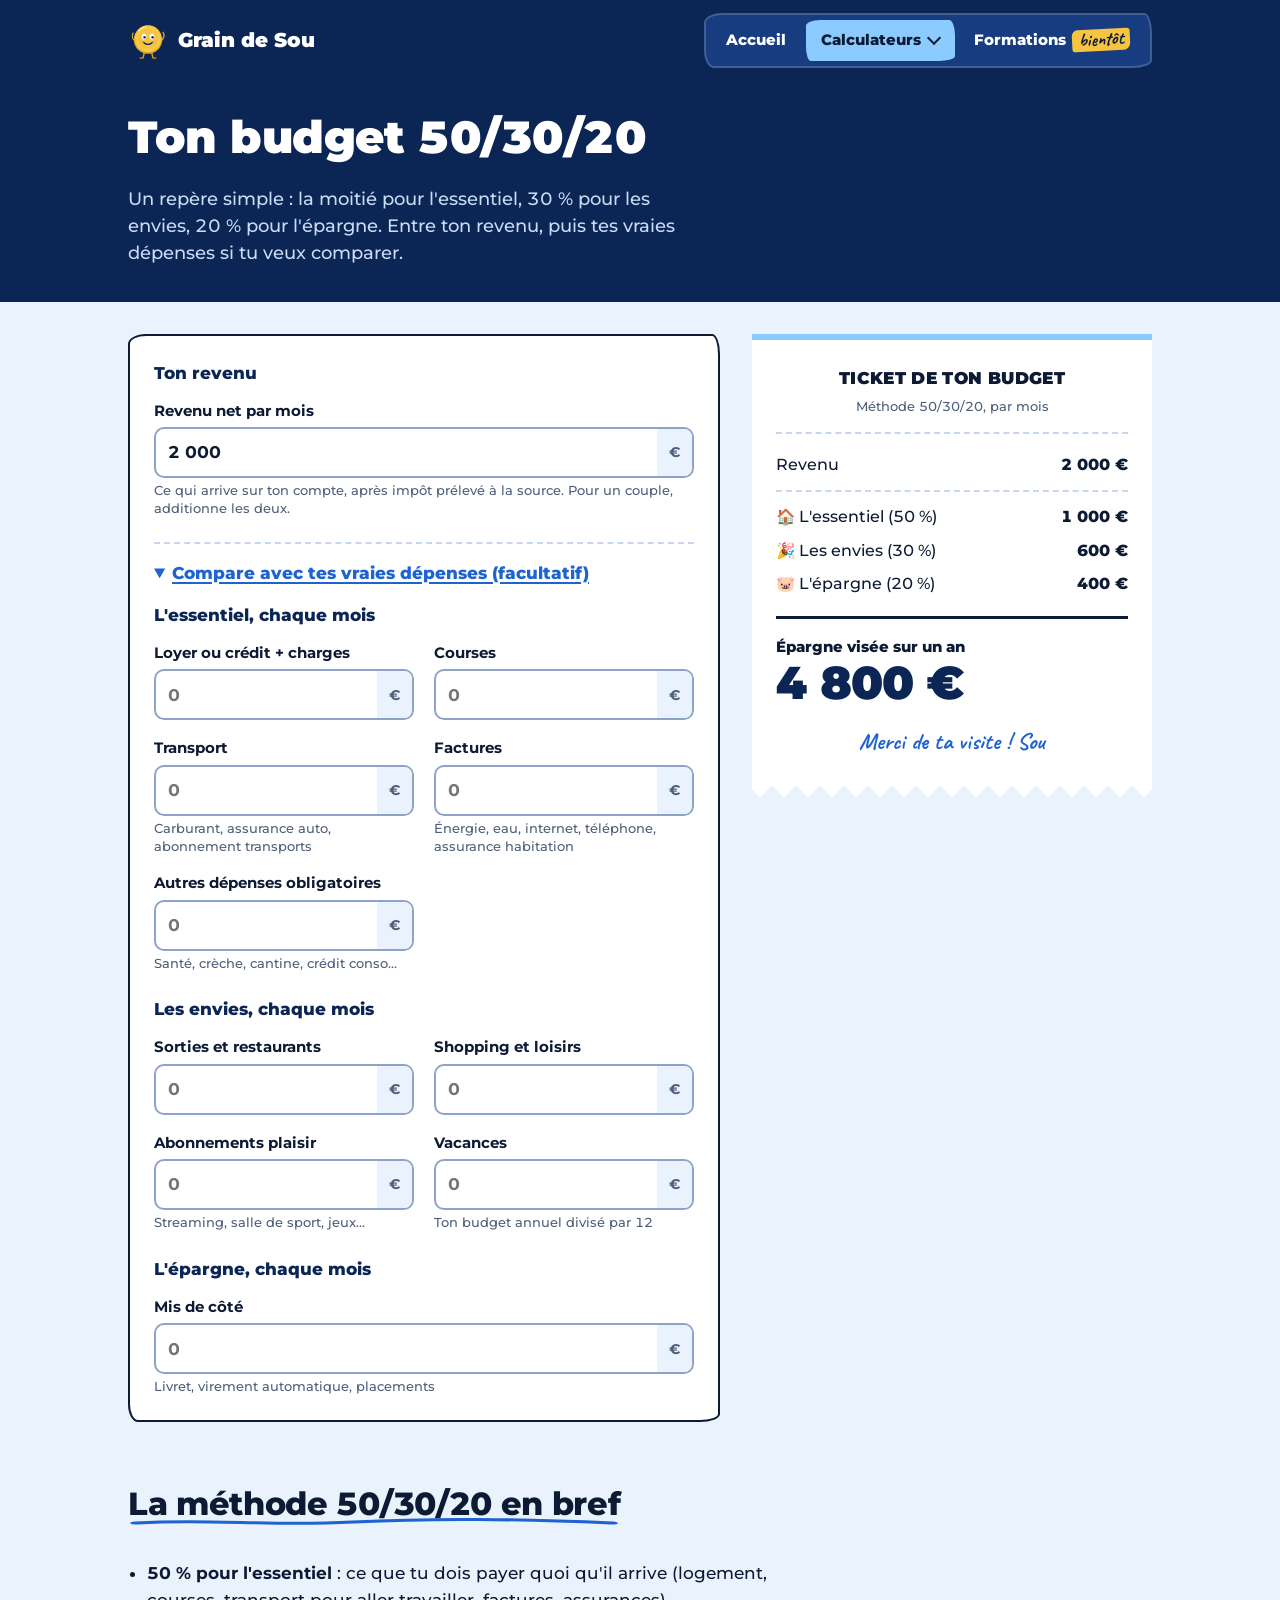
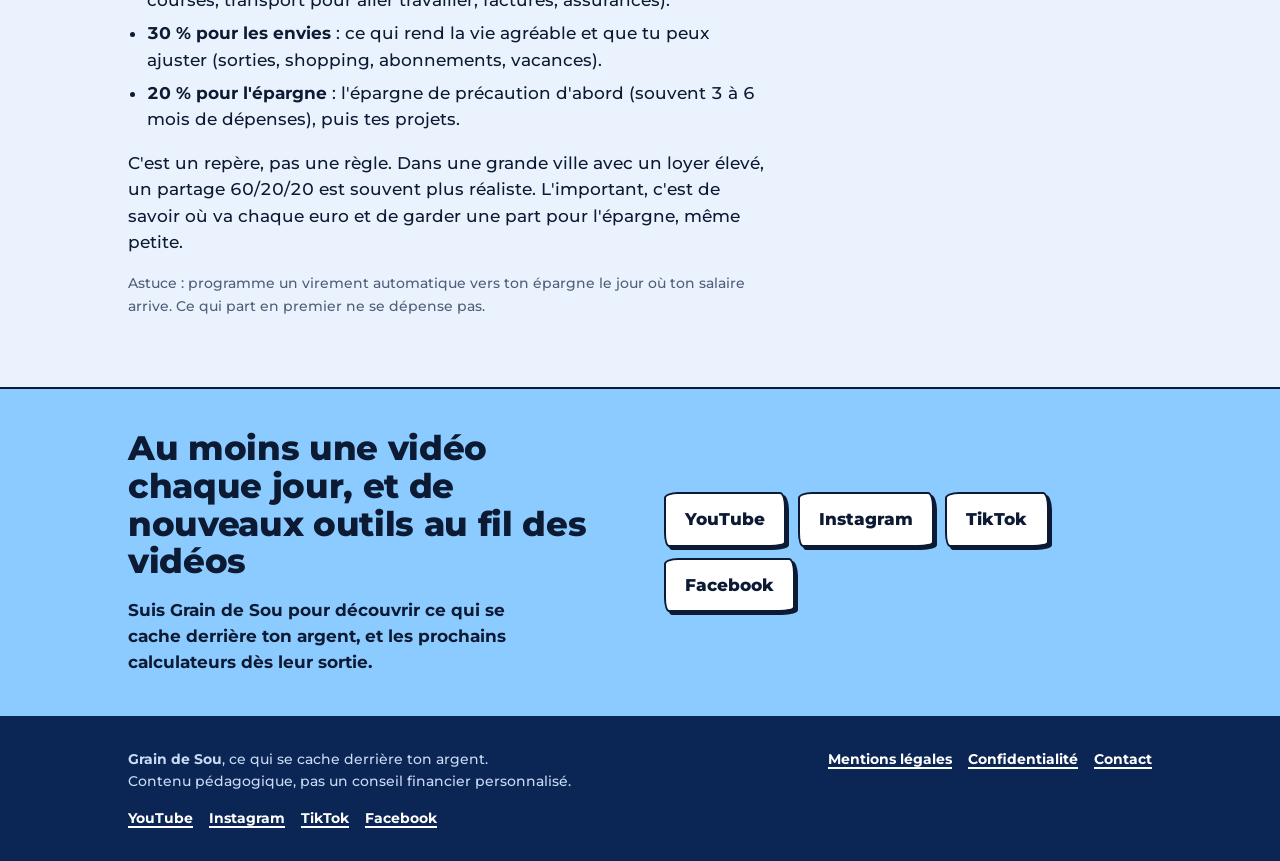
==== commit 54c5aa7d: "Formations plus sobres, publics élargis ; petites dépenses : ma dépense et nombre de fois ; bande du" ====
--- a/budget/index.html
+++ b/budget/index.html
@@ -112,7 +112,7 @@
 <section class="inscription" aria-labelledby="titre-suivre">
   <div class="cadre">
     <div>
-      <h2 id="titre-suivre">Une vidéo chaque jour, de nouveaux outils au fil des vidéos</h2>
+      <h2 id="titre-suivre">Au moins une vidéo chaque jour, et de nouveaux outils au fil des vidéos</h2>
       <p class="promesse">Suis Grain de Sou pour découvrir ce qui se cache derrière ton argent, et les prochains calculateurs dès leur sortie.</p>
     </div>
     <nav class="liens-reseaux" aria-label="Grain de Sou sur les réseaux"><a class="bouton secondaire" href="https://www.youtube.com/@graindesou" rel="noopener">YouTube</a><a class="bouton secondaire" href="https://www.instagram.com/graindesou" rel="noopener">Instagram</a><a class="bouton secondaire" href="https://www.tiktok.com/@graindesou" rel="noopener">TikTok</a><a class="bouton secondaire" href="https://www.facebook.com/profile.php?id=1434997603028314" rel="noopener">Facebook</a></nav>
--- a/assets/style.css
+++ b/assets/style.css
@@ -203,6 +203,10 @@
 }
 .raccourcis button:hover { transform: translate(-1px, -1px); box-shadow: 3px 3px 0 var(--encre); }
 .raccourcis button[aria-pressed="true"] { background: var(--or); }
+.raccourcis button.ajout { border-style: dashed; box-shadow: none; }
+.raccourcis button.ajout[aria-pressed="true"] { border-style: solid; box-shadow: 2px 2px 0 var(--encre); }
+.frequence { display: flex; flex-wrap: wrap; align-items: flex-end; gap: .8rem 1.2rem; }
+.unite.petite { width: 9rem; }
 
 .choix { display: flex; flex-wrap: wrap; gap: .5rem; }
 .choix label { display: inline-flex; align-items: center; gap: .4rem; border: 2px solid var(--champ); border-radius: var(--main-levee-bouton); padding: .45rem .75rem; font-weight: 700; font-size: .92rem; cursor: pointer; background: #fff; }
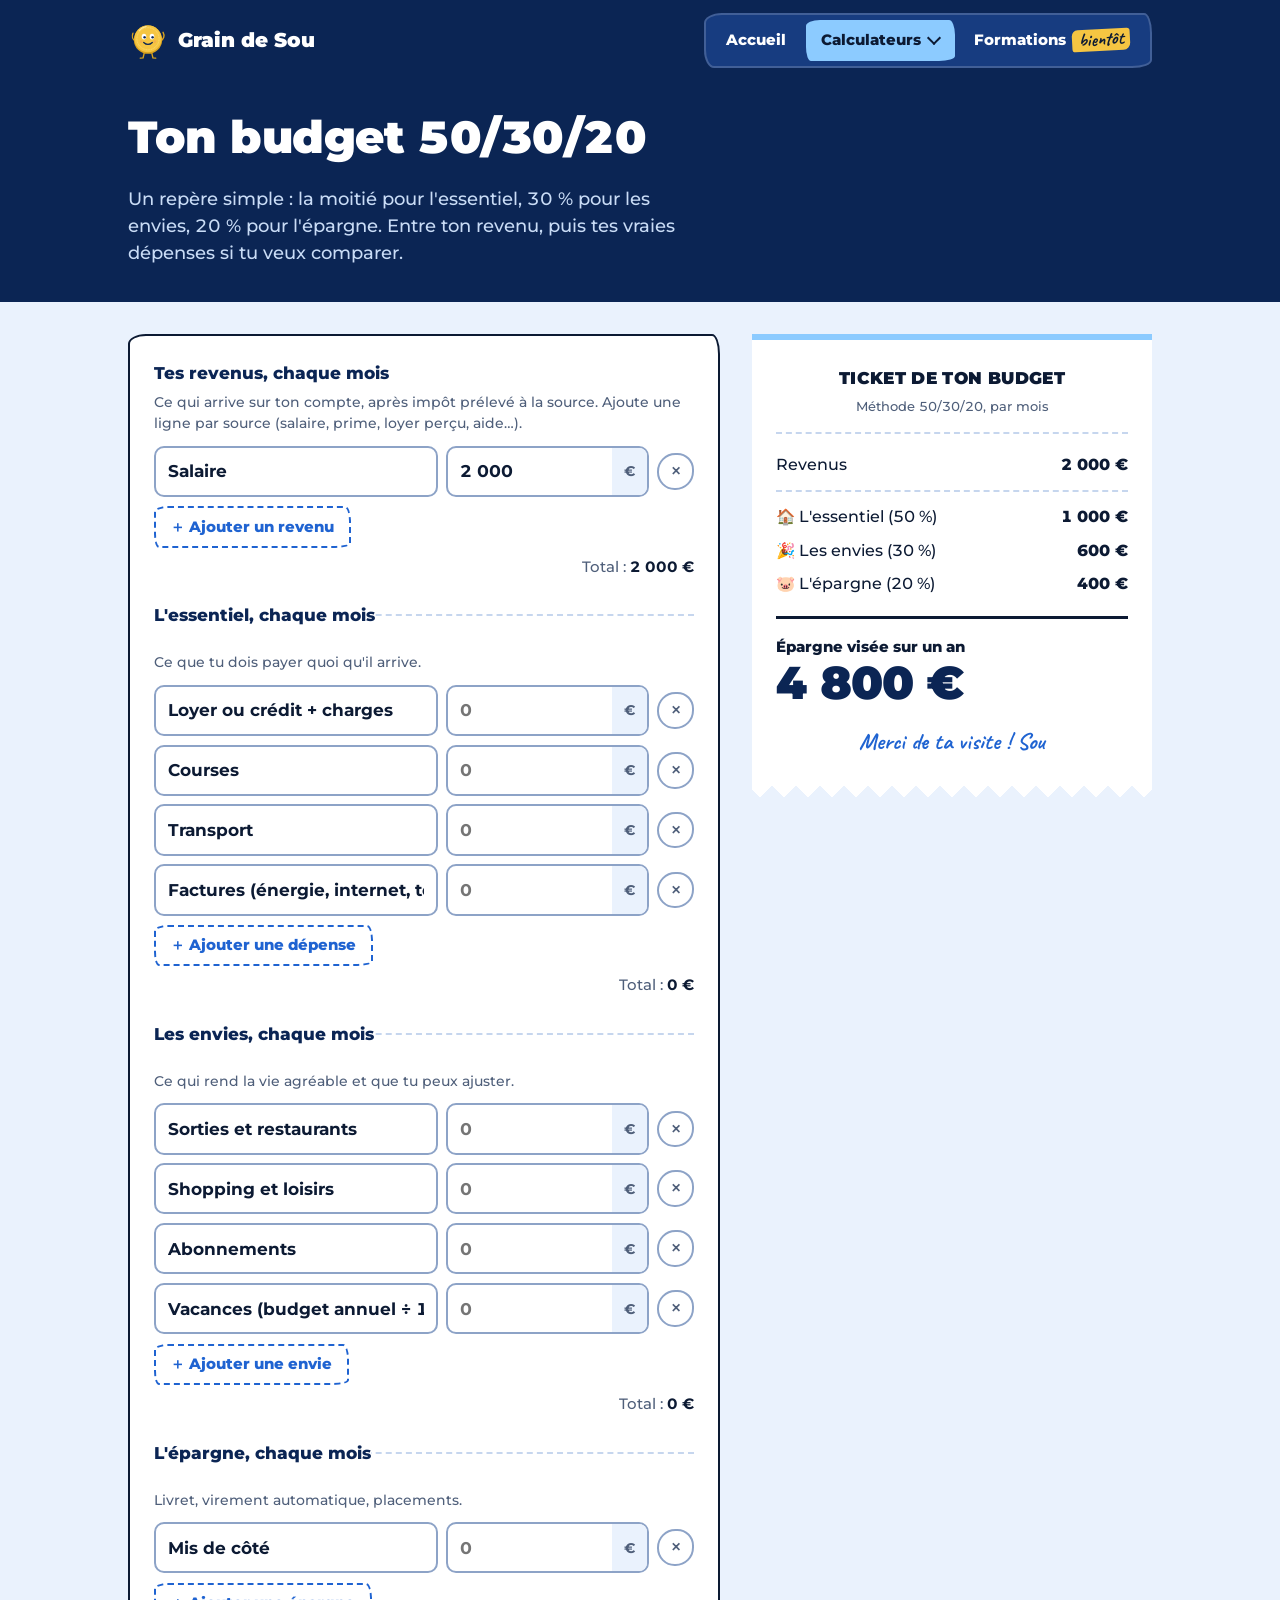
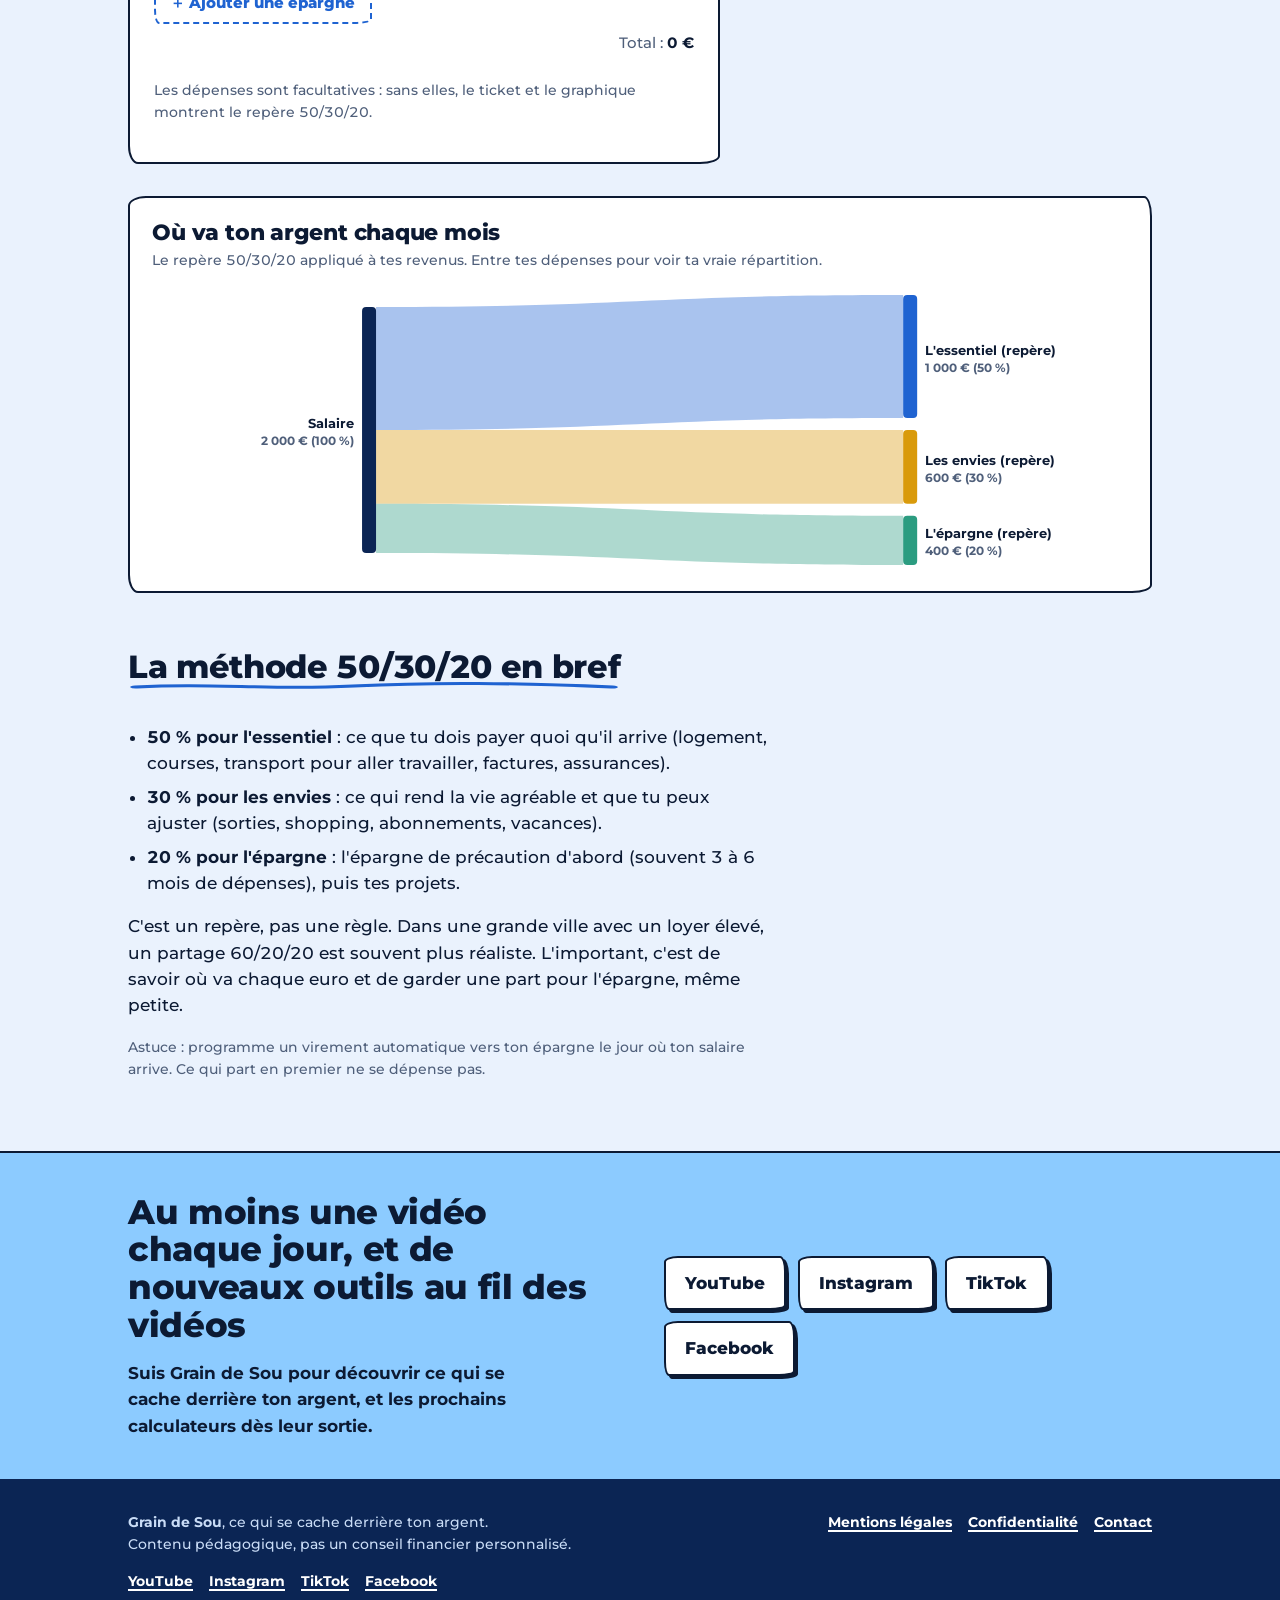
==== commit b9ff45d7: "Budget : lignes libres (revenus, dépenses, épargne) et graphique en flux ; correction des barres du " ====
--- a/budget/index.html
+++ b/budget/index.html
@@ -20,7 +20,7 @@
 </head>
 <body>
 <header class="entete">
-  <div class="cadre barre">
+  <div class="cadre entete-barre">
     <a class="marque" href="../"><img src="../assets/sou.svg" alt="" width="40" height="40">Grain de Sou</a>
     <button class="menu-bouton" type="button" aria-expanded="false" aria-controls="menu">Menu</button>
     <nav class="menu" id="menu" aria-label="Menu principal">
@@ -44,44 +44,40 @@
 </div></section>
 <div class="cadre atelier">
   <form class="saisie" id="form-budget">
-    <fieldset>
-      <legend>Ton revenu</legend>
-      <div class="champs">
-        <div class="champ"><label for="revenu">Revenu net par mois</label><div class="unite"><input id="revenu" inputmode="decimal" value="2 000"><span>€</span></div>
-          <span class="aide">Ce qui arrive sur ton compte, après impôt prélevé à la source. Pour un couple, additionne les deux.</span></div>
-      </div>
+    <fieldset class="groupe" data-groupe="revenus">
+      <legend>Tes revenus, chaque mois</legend>
+      <p class="aide-groupe">Ce qui arrive sur ton compte, après impôt prélevé à la source. Ajoute une ligne par source (salaire, prime, loyer perçu, aide…).</p>
+      <div class="lignes"><div class="ligne-saisie"><input class="seul libelle" value="Salaire" aria-label="Nom de la ligne" maxlength="40"><div class="unite"><input class="montant" inputmode="decimal" value="2 000" placeholder="0" aria-label="Montant"><span>€</span></div><button type="button" class="retirer" aria-label="Retirer cette ligne">×</button></div></div>
+      <button type="button" class="ajouter">＋ Ajouter un revenu</button>
+      <p class="sous-total">Total : <b data-total="revenus">0 €</b></p>
     </fieldset>
-    <details class="plus" open>
-      <summary>Compare avec tes vraies dépenses (facultatif)</summary>
-      <fieldset>
-        <legend>L'essentiel, chaque mois</legend>
-        <div class="champs">
-          <div class="champ"><label for="logement">Loyer ou crédit + charges</label><div class="unite"><input id="logement" inputmode="decimal" placeholder="0"><span>€</span></div></div>
-          <div class="champ"><label for="courses">Courses</label><div class="unite"><input id="courses" inputmode="decimal" placeholder="0"><span>€</span></div></div>
-          <div class="champ"><label for="transport">Transport</label><div class="unite"><input id="transport" inputmode="decimal" placeholder="0"><span>€</span></div><span class=aide>Carburant, assurance auto, abonnement transports</span></div>
-          <div class="champ"><label for="factures">Factures</label><div class="unite"><input id="factures" inputmode="decimal" placeholder="0"><span>€</span></div><span class=aide>Énergie, eau, internet, téléphone, assurance habitation</span></div>
-          <div class="champ"><label for="autres-besoins">Autres dépenses obligatoires</label><div class="unite"><input id="autres-besoins" inputmode="decimal" placeholder="0"><span>€</span></div><span class=aide>Santé, crèche, cantine, crédit conso…</span></div>
-        </div>
-      </fieldset>
-      <fieldset>
-        <legend>Les envies, chaque mois</legend>
-        <div class="champs">
-          <div class="champ"><label for="sorties">Sorties et restaurants</label><div class="unite"><input id="sorties" inputmode="decimal" placeholder="0"><span>€</span></div></div>
-          <div class="champ"><label for="shopping">Shopping et loisirs</label><div class="unite"><input id="shopping" inputmode="decimal" placeholder="0"><span>€</span></div></div>
-          <div class="champ"><label for="abonnements">Abonnements plaisir</label><div class="unite"><input id="abonnements" inputmode="decimal" placeholder="0"><span>€</span></div><span class=aide>Streaming, salle de sport, jeux…</span></div>
-          <div class="champ"><label for="vacances">Vacances</label><div class="unite"><input id="vacances" inputmode="decimal" placeholder="0"><span>€</span></div><span class=aide>Ton budget annuel divisé par 12</span></div>
-        </div>
-      </fieldset>
-      <fieldset>
-        <legend>L'épargne, chaque mois</legend>
-        <div class="champs"><div class="champ"><label for="epargne">Mis de côté</label><div class="unite"><input id="epargne" inputmode="decimal" placeholder="0"><span>€</span></div><span class=aide>Livret, virement automatique, placements</span></div></div>
-      </fieldset>
-    </details>
+    <fieldset class="groupe" data-groupe="besoins">
+      <legend>L'essentiel, chaque mois</legend>
+      <p class="aide-groupe">Ce que tu dois payer quoi qu'il arrive.</p>
+      <div class="lignes"><div class="ligne-saisie"><input class="seul libelle" value="Loyer ou crédit + charges" aria-label="Nom de la ligne" maxlength="40"><div class="unite"><input class="montant" inputmode="decimal" value="" placeholder="0" aria-label="Montant"><span>€</span></div><button type="button" class="retirer" aria-label="Retirer cette ligne">×</button></div><div class="ligne-saisie"><input class="seul libelle" value="Courses" aria-label="Nom de la ligne" maxlength="40"><div class="unite"><input class="montant" inputmode="decimal" value="" placeholder="0" aria-label="Montant"><span>€</span></div><button type="button" class="retirer" aria-label="Retirer cette ligne">×</button></div><div class="ligne-saisie"><input class="seul libelle" value="Transport" aria-label="Nom de la ligne" maxlength="40"><div class="unite"><input class="montant" inputmode="decimal" value="" placeholder="0" aria-label="Montant"><span>€</span></div><button type="button" class="retirer" aria-label="Retirer cette ligne">×</button></div><div class="ligne-saisie"><input class="seul libelle" value="Factures (énergie, internet, téléphone)" aria-label="Nom de la ligne" maxlength="40"><div class="unite"><input class="montant" inputmode="decimal" value="" placeholder="0" aria-label="Montant"><span>€</span></div><button type="button" class="retirer" aria-label="Retirer cette ligne">×</button></div></div>
+      <button type="button" class="ajouter">＋ Ajouter une dépense</button>
+      <p class="sous-total">Total : <b data-total="besoins">0 €</b></p>
+    </fieldset>
+    <fieldset class="groupe" data-groupe="envies">
+      <legend>Les envies, chaque mois</legend>
+      <p class="aide-groupe">Ce qui rend la vie agréable et que tu peux ajuster.</p>
+      <div class="lignes"><div class="ligne-saisie"><input class="seul libelle" value="Sorties et restaurants" aria-label="Nom de la ligne" maxlength="40"><div class="unite"><input class="montant" inputmode="decimal" value="" placeholder="0" aria-label="Montant"><span>€</span></div><button type="button" class="retirer" aria-label="Retirer cette ligne">×</button></div><div class="ligne-saisie"><input class="seul libelle" value="Shopping et loisirs" aria-label="Nom de la ligne" maxlength="40"><div class="unite"><input class="montant" inputmode="decimal" value="" placeholder="0" aria-label="Montant"><span>€</span></div><button type="button" class="retirer" aria-label="Retirer cette ligne">×</button></div><div class="ligne-saisie"><input class="seul libelle" value="Abonnements" aria-label="Nom de la ligne" maxlength="40"><div class="unite"><input class="montant" inputmode="decimal" value="" placeholder="0" aria-label="Montant"><span>€</span></div><button type="button" class="retirer" aria-label="Retirer cette ligne">×</button></div><div class="ligne-saisie"><input class="seul libelle" value="Vacances (budget annuel ÷ 12)" aria-label="Nom de la ligne" maxlength="40"><div class="unite"><input class="montant" inputmode="decimal" value="" placeholder="0" aria-label="Montant"><span>€</span></div><button type="button" class="retirer" aria-label="Retirer cette ligne">×</button></div></div>
+      <button type="button" class="ajouter">＋ Ajouter une envie</button>
+      <p class="sous-total">Total : <b data-total="envies">0 €</b></p>
+    </fieldset>
+    <fieldset class="groupe" data-groupe="epargne">
+      <legend>L'épargne, chaque mois</legend>
+      <p class="aide-groupe">Livret, virement automatique, placements.</p>
+      <div class="lignes"><div class="ligne-saisie"><input class="seul libelle" value="Mis de côté" aria-label="Nom de la ligne" maxlength="40"><div class="unite"><input class="montant" inputmode="decimal" value="" placeholder="0" aria-label="Montant"><span>€</span></div><button type="button" class="retirer" aria-label="Retirer cette ligne">×</button></div></div>
+      <button type="button" class="ajouter">＋ Ajouter une épargne</button>
+      <p class="sous-total">Total : <b data-total="epargne">0 €</b></p>
+    </fieldset>
+    <p class="petit">Les dépenses sont facultatives : sans elles, le ticket et le graphique montrent le repère 50/30/20.</p>
   </form>
 
   <aside class="ticket" aria-live="polite" aria-label="Résultat">
     <div class="ticket-tete"><strong>TICKET DE TON BUDGET</strong><span>Méthode 50/30/20, par mois</span></div>
-    <div class="ligne"><span>Revenu</span><b id="t-revenu"></b></div>
+    <div class="ligne"><span>Revenus</span><b id="t-revenu"></b></div>
     <div class="ligne sep"><span>🏠 L'essentiel (50 %)</span><b id="t-besoins"></b></div>
     <div class="ligne"><span>🎉 Les envies (30 %)</span><b id="t-envies"></b></div>
     <div class="ligne"><span>🐷 L'épargne (20 %)</span><b id="t-epargne"></b></div>
@@ -99,6 +95,14 @@
     <p class="pied main">Merci de ta visite ! Sou</p>
   </aside>
 </div>
+<section class="cadre graphique-zone" aria-labelledby="titre-flux">
+  <figure class="graphique">
+    <h2 id="titre-flux">Où va ton argent chaque mois</h2>
+    <p class="petit" id="flux-legende"></p>
+    <div id="flux" class="flux"></div>
+    <figcaption class="visually-hidden" id="flux-texte"></figcaption>
+  </figure>
+</section>
 <section class="cadre explications"><div class="lecture">
   <h2>La méthode 50/30/20 en bref</h2>
   <ul>
--- a/assets/style.css
+++ b/assets/style.css
@@ -82,7 +82,7 @@
 
 /* ---------- En-tête et menu ---------- */
 .entete { background: var(--vert); color: #fff; position: relative; z-index: 20; }
-.barre { display: flex; align-items: center; justify-content: space-between; gap: 1rem; padding: .8rem 0; }
+.entete-barre { display: flex; align-items: center; justify-content: space-between; gap: 1rem; padding: .8rem 0; }
 .marque { display: flex; align-items: center; gap: .6rem; color: #fff; text-decoration: none; font-weight: 900; font-size: 1.25rem; }
 .marque:hover { color: var(--or); }
 .marque img { width: 40px; height: 40px; }
@@ -220,6 +220,34 @@
 details.plus summary { cursor: pointer; font-weight: 800; color: var(--or-fonce); text-decoration: underline; text-decoration-thickness: 2px; text-underline-offset: 3px; }
 details.plus[open] summary { margin-bottom: 1rem; }
 
+/* Lignes libres (budget) */
+.groupe { border-top: 2px dashed var(--trait) !important; padding-top: 1.1rem !important; }
+.groupe:first-of-type { border-top: 0 !important; padding-top: 0 !important; }
+.aide-groupe { font-size: .85rem; color: var(--gris); margin: -.4rem 0 .7rem; }
+.lignes { display: grid; gap: .55rem; }
+.ligne-saisie { display: grid; grid-template-columns: minmax(0, 1.4fr) minmax(7rem, 1fr) auto; gap: .5rem; align-items: center; }
+.ligne-saisie .libelle { font-weight: 600; }
+.retirer { font: inherit; font-size: 1.3rem; line-height: 1; width: 2.3rem; height: 2.3rem; border: 2px solid var(--champ); border-radius: 50% 45% 50% 48%; background: #fff; color: var(--gris); cursor: pointer; }
+.retirer:hover { border-color: var(--rouge); color: var(--rouge); }
+.ajouter { margin-top: .6rem; font: inherit; font-weight: 800; font-size: .92rem; color: var(--or-fonce); background: #fff; border: 2px dashed var(--or-fonce); border-radius: var(--main-levee-bouton); padding: .45rem .9rem; cursor: pointer; }
+.ajouter:hover { background: var(--choix-actif); border-style: solid; }
+.sous-total { margin: .5rem 0 0; text-align: right; font-size: .92rem; color: var(--gris); }
+.sous-total b { color: var(--encre); }
+@media (max-width: 480px) { .ligne-saisie { grid-template-columns: 1fr auto; } .ligne-saisie .unite { grid-column: 1; grid-row: 2; } .ligne-saisie .retirer { grid-row: 1 / span 2; grid-column: 2; } }
+
+/* Graphique en flux (budget) */
+.graphique-zone { padding: 1rem 0 .5rem; }
+.graphique { margin: 0; background: #fff; border: 2.5px solid var(--encre); border-radius: var(--main-levee); padding: 1.4rem 1.4rem 1rem; }
+.graphique h2 { font-size: 1.4rem; margin-bottom: .2rem; }
+.flux { width: 100%; overflow: hidden; margin-top: .6rem; }
+.flux svg { width: 100%; height: auto; }
+.flux .lien { transition: fill-opacity .15s ease; }
+.flux .lien:hover { fill-opacity: .7; }
+.flux-nom { font: 700 13px "Montserrat", sans-serif; fill: var(--encre); }
+.flux-valeur { font: 600 12px "Montserrat", sans-serif; fill: var(--gris); }
+.flux-nom.petit { font-size: 11.5px; }
+.flux-valeur.petit { font-size: 11px; }
+
 /* ---------- Le ticket (résultat) ---------- */
 .ticket {
   position: sticky; top: 1rem;
